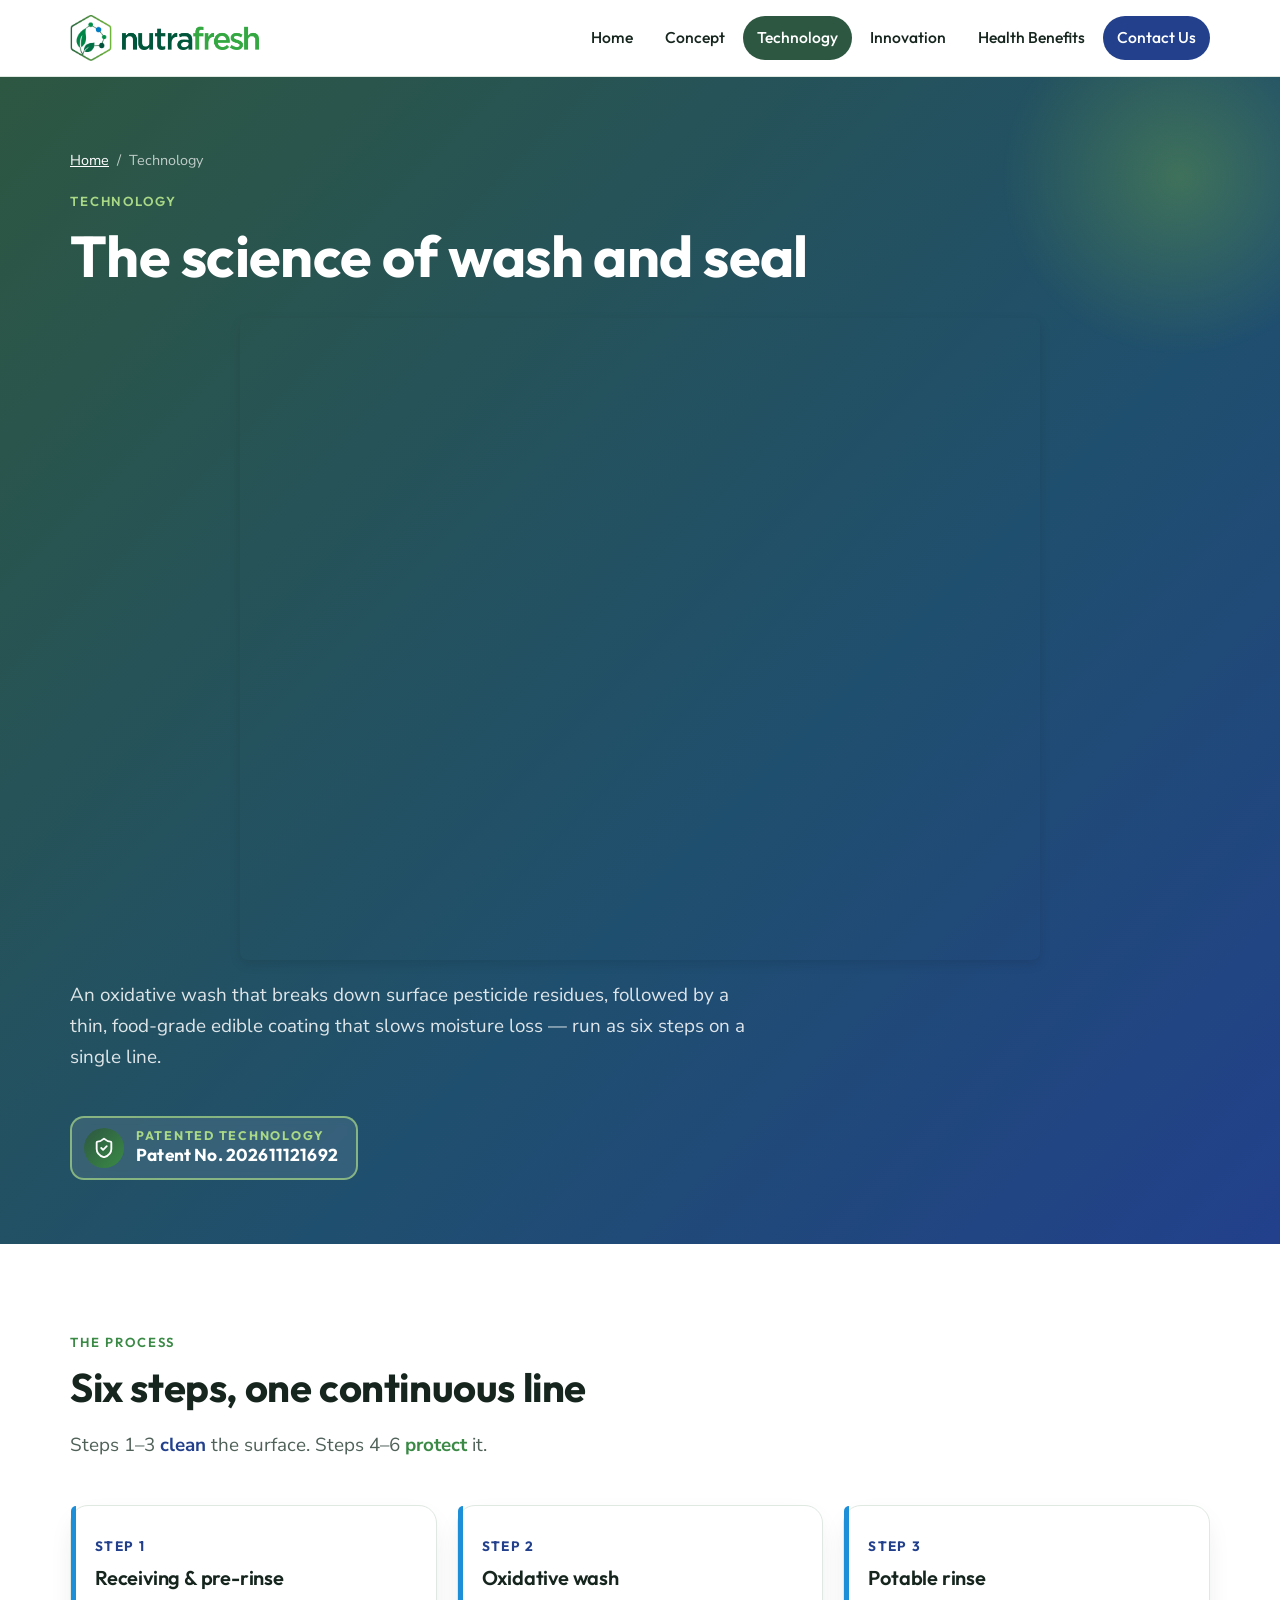
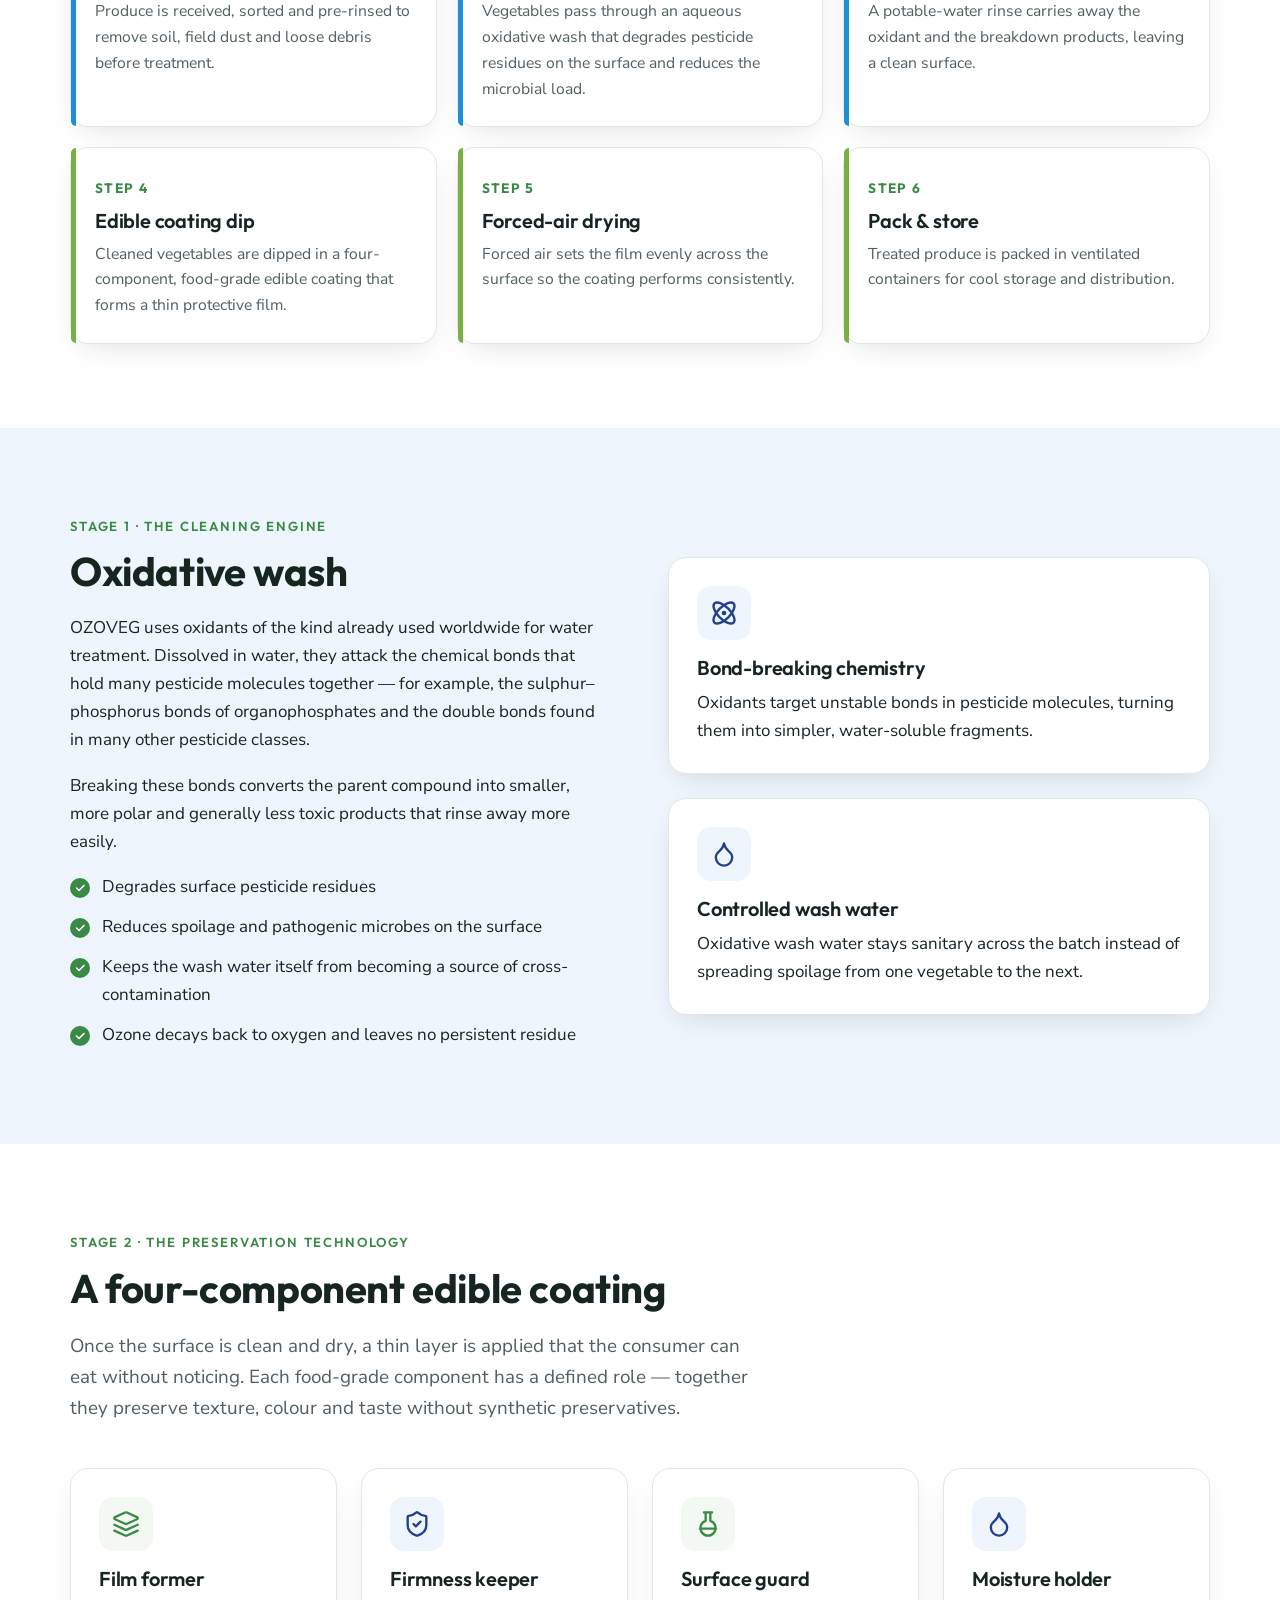
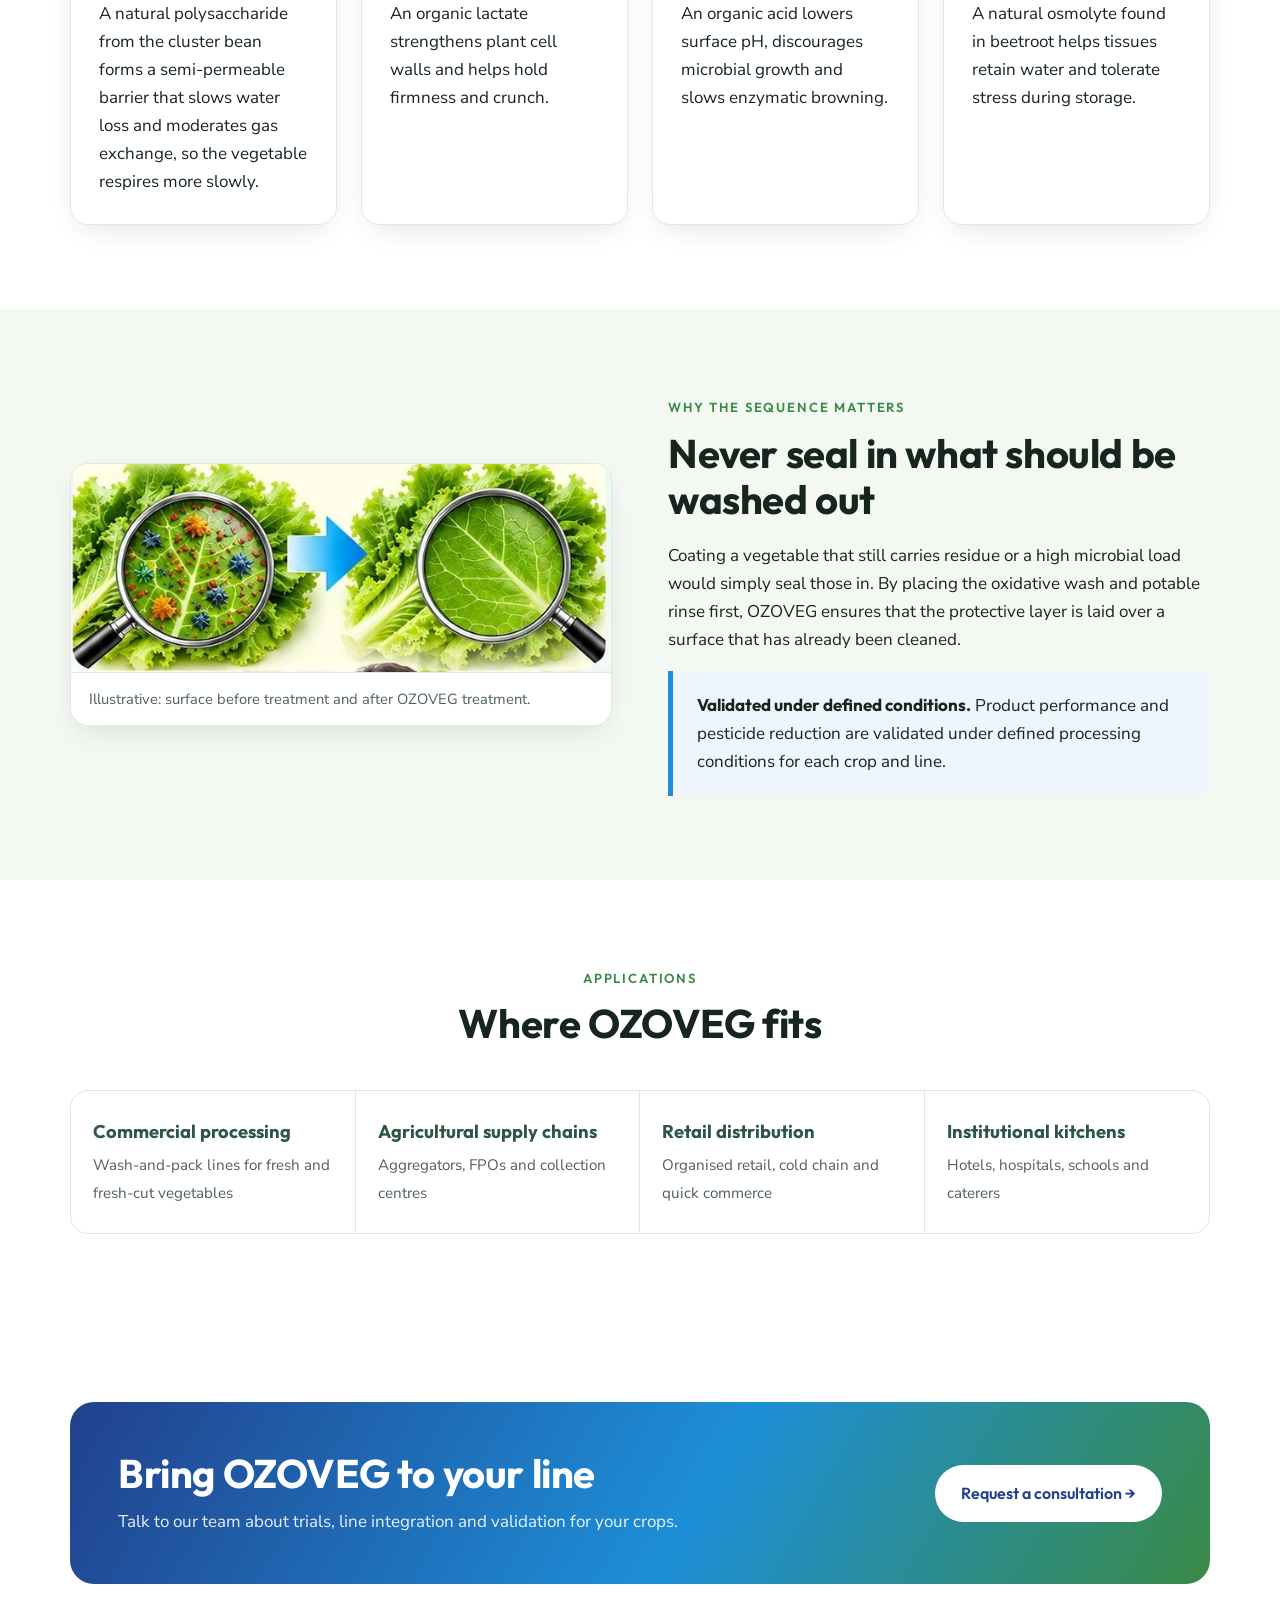
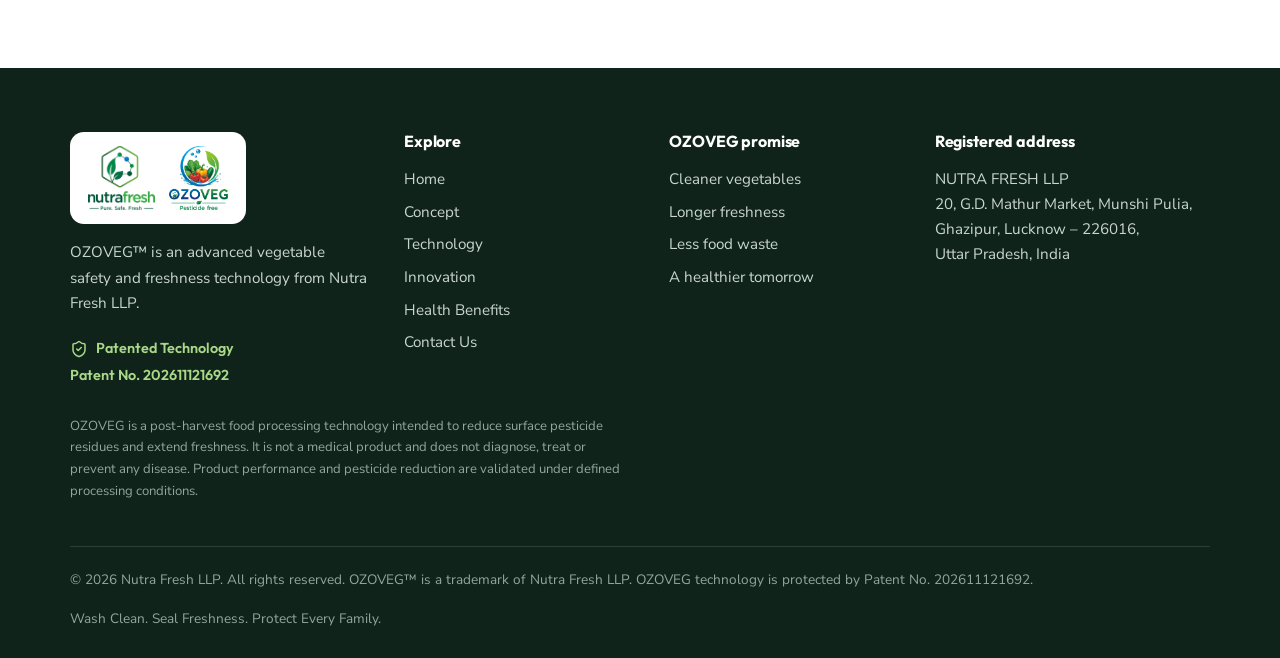
==== technology.html @ c0491d3c "Update technology.html" ====
<!doctype html>
<html lang="en">
<head>
<meta charset="utf-8">
<meta name="viewport" content="width=device-width, initial-scale=1">
<title>Technology — OZOVEG™ by Nutra Fresh LLP</title>
<meta name="description" content="How OZOVEG works: a six-step oxidative wash and four-component edible coating process for vegetables. Patent No. 202611121692.">
<meta property="og:title" content="Technology — OZOVEG™ by Nutra Fresh LLP">
<meta property="og:description" content="How OZOVEG works: a six-step oxidative wash and four-component edible coating process for vegetables. Patent No. 202611121692.">
<meta property="og:type" content="website">
<meta property="og:image" content="assets/img/ozoveg-logo.png">
<meta name="theme-color" content="#2d5741">
<link rel="icon" type="image/png" sizes="32x32" href="assets/img/favicon-32.png">
<link rel="apple-touch-icon" href="assets/img/favicon-180.png">
<link rel="preconnect" href="https://fonts.googleapis.com">
<link rel="preconnect" href="https://fonts.gstatic.com" crossorigin>
<link href="https://fonts.googleapis.com/css2?family=Nunito+Sans:opsz,wght@6..12,400;6..12,600;6..12,700&family=Outfit:wght@500;600;700&display=swap" rel="stylesheet">
<link rel="stylesheet" href="assets/css/style.css">
</head>
<body>
<header class="site-header">
  <div class="wrap nav">
    <a class="brand" href="index.html" aria-label="Nutra Fresh LLP — home">
      <img class="ic" src="assets/img/nutrafresh-icon.png" alt="" width="240" height="265">
      <img class="wm" src="assets/img/nutrafresh-wordmark.png" alt="Nutra Fresh LLP" width="520" height="91">
    </a>
    <button class="burger" aria-label="Open menu" aria-expanded="false"><span></span></button>
    <nav aria-label="Main"><ul class="menu"><li><a href="index.html">Home</a></li><li><a href="concept.html">Concept</a></li><li><a href="technology.html" class="active" aria-current="page">Technology</a></li><li><a href="innovation.html">Innovation</a></li><li><a href="health-benefits.html">Health Benefits</a></li><li><a href="contact.html" class="cta">Contact Us</a></li></ul></nav>
  </div>
</header>
<main>
<section class="page-hero">
  <div class="wrap">
    <div class="crumbs"><a href="index.html">Home</a> &nbsp;/&nbsp; Technology</div>
    <span class="eyebrow">Technology</span>
    <h1>The science of wash and seal</h1>
    <div class="video-container">
  <iframe 
    src="https://www.youtube.com/embed/FBDSGfY9SwU" 
    title="OZOVEG Technology Video" 
    frameborder="0" 
    allow="accelerometer; autoplay; clipboard-write; encrypted-media; gyroscope; picture-in-picture" 
    referrerpolicy="strict-origin-when-cross-origin" 
    allowfullscreen>
  </iframe>
</div>
    <p class="lead">An oxidative wash that breaks down surface pesticide residues, followed by a thin, food-grade edible coating that slows moisture loss &mdash; run as six steps on a single line.</p>
    <a class="patent-badge" href="innovation.html#patent" aria-label="Patented technology, Patent No. 202611121692"><span class="seal"><svg viewBox="0 0 24 24" fill="none" stroke="currentColor" stroke-width="2" stroke-linecap="round" stroke-linejoin="round" aria-hidden="true"><path d="M20 13c0 5-3.5 7.5-7.66 8.95a1 1 0 0 1-.67-.01C7.5 20.5 4 18 4 13V6a1 1 0 0 1 1-1c2 0 4.5-1.2 6.24-2.72a1.17 1.17 0 0 1 1.52 0C14.51 3.81 17 5 19 5a1 1 0 0 1 1 1z"/><path d="m9 12 2 2 4-4"/></svg></span><span><span class="pt-label">Patented Technology</span><span class="pt-no">Patent No. 202611121692</span></span></a>
  </div>
</section>
<section>
  <div class="wrap">
    <div class="section-head">
      <span class="eyebrow">The process</span>
      <h2>Six steps, one continuous line</h2>
      <p class="lead">Steps 1&ndash;3 <b style="color:var(--navy)">clean</b> the surface. Steps 4&ndash;6 <b style="color:var(--green)">protect</b> it.</p>
    </div>
    <div class="steps"><div class="step s-clean reveal"><span class="num">Step 1</span><h3>Receiving &amp; pre-rinse</h3><p>Produce is received, sorted and pre-rinsed to remove soil, field dust and loose debris before treatment.</p></div><div class="step s-clean reveal"><span class="num">Step 2</span><h3>Oxidative wash</h3><p>Vegetables pass through an aqueous oxidative wash that degrades pesticide residues on the surface and reduces the microbial load.</p></div><div class="step s-clean reveal"><span class="num">Step 3</span><h3>Potable rinse</h3><p>A potable-water rinse carries away the oxidant and the breakdown products, leaving a clean surface.</p></div><div class="step s-protect reveal"><span class="num">Step 4</span><h3>Edible coating dip</h3><p>Cleaned vegetables are dipped in a four-component, food-grade edible coating that forms a thin protective film.</p></div><div class="step s-protect reveal"><span class="num">Step 5</span><h3>Forced-air drying</h3><p>Forced air sets the film evenly across the surface so the coating performs consistently.</p></div><div class="step s-protect reveal"><span class="num">Step 6</span><h3>Pack &amp; store</h3><p>Treated produce is packed in ventilated containers for cool storage and distribution.</p></div></div>
  </div>
</section>

<section class="alt-blue">
  <div class="wrap split">
    <div class="reveal">
      <span class="eyebrow">Stage 1 &middot; The cleaning engine</span>
      <h2>Oxidative wash</h2>
      <p>OZOVEG uses oxidants of the kind already used worldwide for water treatment. Dissolved in water, they attack the chemical bonds that hold many pesticide molecules together &mdash; for example, the sulphur&ndash;phosphorus bonds of organophosphates and the double bonds found in many other pesticide classes.</p>
      <p>Breaking these bonds converts the parent compound into smaller, more polar and generally less toxic products that rinse away more easily.</p>
      <ul class="check">
        <li>Degrades surface pesticide residues</li>
        <li>Reduces spoilage and pathogenic microbes on the surface</li>
        <li>Keeps the wash water itself from becoming a source of cross-contamination</li>
        <li>Ozone decays back to oxygen and leaves no persistent residue</li>
      </ul>
    </div>
    <div class="grid reveal">
      <div class="card blue reveal"><div class="ico"><svg viewBox="0 0 24 24" fill="none" stroke="currentColor" stroke-width="2" stroke-linecap="round" stroke-linejoin="round" aria-hidden="true"><circle cx="12" cy="12" r="1"/><path d="M20.2 20.2c2.04-2.03.02-7.36-4.5-11.9-4.54-4.52-9.87-6.54-11.9-4.5-2.04 2.03-.02 7.36 4.5 11.9 4.54 4.52 9.87 6.54 11.9 4.5Z"/><path d="M15.7 15.7c4.52-4.54 6.54-9.87 4.5-11.9-2.03-2.04-7.36-.02-11.9 4.5-4.52 4.54-6.54 9.87-4.5 11.9 2.03 2.04 7.36.02 11.9-4.5Z"/></svg></div><h3>Bond-breaking chemistry</h3><p>Oxidants target unstable bonds in pesticide molecules, turning them into simpler, water-soluble fragments.</p></div>
      <div class="card blue reveal"><div class="ico"><svg viewBox="0 0 24 24" fill="none" stroke="currentColor" stroke-width="2" stroke-linecap="round" stroke-linejoin="round" aria-hidden="true"><path d="M12 22a7 7 0 0 0 7-7c0-2-1-3.9-3-5.5s-3.5-4-4-6.5c-.5 2.5-2 4.9-4 6.5C6 11.1 5 13 5 15a7 7 0 0 0 7 7z"/></svg></div><h3>Controlled wash water</h3><p>Oxidative wash water stays sanitary across the batch instead of spreading spoilage from one vegetable to the next.</p></div>
    </div>
  </div>
</section>

<section>
  <div class="wrap">
    <div class="section-head">
      <span class="eyebrow">Stage 2 &middot; The preservation technology</span>
      <h2>A four-component edible coating</h2>
      <p class="lead">Once the surface is clean and dry, a thin layer is applied that the consumer can eat without noticing. Each food-grade component has a defined role &mdash; together they preserve texture, colour and taste without synthetic preservatives.</p>
    </div>
    <div class="grid g4">
      <div class="card  reveal"><div class="ico"><svg viewBox="0 0 24 24" fill="none" stroke="currentColor" stroke-width="2" stroke-linecap="round" stroke-linejoin="round" aria-hidden="true"><path d="m12.83 2.18a2 2 0 0 0-1.66 0L2.6 6.08a1 1 0 0 0 0 1.83l8.58 3.91a2 2 0 0 0 1.66 0l8.58-3.9a1 1 0 0 0 0-1.83Z"/><path d="m22 17.65-9.17 4.16a2 2 0 0 1-1.66 0L2 17.65"/><path d="m22 12.65-9.17 4.16a2 2 0 0 1-1.66 0L2 12.65"/></svg></div><h3>Film former</h3><p>A natural polysaccharide from the cluster bean forms a semi-permeable barrier that slows water loss and moderates gas exchange, so the vegetable respires more slowly.</p></div>
      <div class="card blue reveal"><div class="ico"><svg viewBox="0 0 24 24" fill="none" stroke="currentColor" stroke-width="2" stroke-linecap="round" stroke-linejoin="round" aria-hidden="true"><path d="M20 13c0 5-3.5 7.5-7.66 8.95a1 1 0 0 1-.67-.01C7.5 20.5 4 18 4 13V6a1 1 0 0 1 1-1c2 0 4.5-1.2 6.24-2.72a1.17 1.17 0 0 1 1.52 0C14.51 3.81 17 5 19 5a1 1 0 0 1 1 1z"/><path d="m9 12 2 2 4-4"/></svg></div><h3>Firmness keeper</h3><p>An organic lactate strengthens plant cell walls and helps hold firmness and crunch.</p></div>
      <div class="card  reveal"><div class="ico"><svg viewBox="0 0 24 24" fill="none" stroke="currentColor" stroke-width="2" stroke-linecap="round" stroke-linejoin="round" aria-hidden="true"><path d="M10 2v7.31M14 9.3V1.99M8.5 2h7M14 9.3a6.5 6.5 0 1 1-4 0"/><path d="M5.52 16h12.96"/></svg></div><h3>Surface guard</h3><p>An organic acid lowers surface pH, discourages microbial growth and slows enzymatic browning.</p></div>
      <div class="card blue reveal"><div class="ico"><svg viewBox="0 0 24 24" fill="none" stroke="currentColor" stroke-width="2" stroke-linecap="round" stroke-linejoin="round" aria-hidden="true"><path d="M12 22a7 7 0 0 0 7-7c0-2-1-3.9-3-5.5s-3.5-4-4-6.5c-.5 2.5-2 4.9-4 6.5C6 11.1 5 13 5 15a7 7 0 0 0 7 7z"/></svg></div><h3>Moisture holder</h3><p>A natural osmolyte found in beetroot helps tissues retain water and tolerate stress during storage.</p></div>
    </div>
  </div>
</section>

<section class="alt">
  <div class="wrap split">
    <figure class="figure reveal"><img src="assets/img/before-after.jpg" alt="Illustration: leaf surface with residues before treatment and clean after OZOVEG treatment" width="635" height="245" loading="lazy"><figcaption>Illustrative: surface before treatment and after OZOVEG treatment.</figcaption></figure>
    <div class="reveal">
      <span class="eyebrow">Why the sequence matters</span>
      <h2>Never seal in what should be washed out</h2>
      <p>Coating a vegetable that still carries residue or a high microbial load would simply seal those in. By placing the oxidative wash and potable rinse first, OZOVEG ensures that the protective layer is laid over a surface that has already been cleaned.</p>
      <div class="note blue"><strong>Validated under defined conditions.</strong> Product performance and pesticide reduction are validated under defined processing conditions for each crop and line.</div>
    </div>
  </div>
</section>

<section>
  <div class="wrap">
    <div class="section-head center"><span class="eyebrow">Applications</span><h2>Where OZOVEG fits</h2></div>
    <div class="pillars reveal">
      <div class="pillar"><b>Commercial processing</b><span>Wash-and-pack lines for fresh and fresh-cut vegetables</span></div>
      <div class="pillar"><b>Agricultural supply chains</b><span>Aggregators, FPOs and collection centres</span></div>
      <div class="pillar"><b>Retail distribution</b><span>Organised retail, cold chain and quick commerce</span></div>
      <div class="pillar"><b>Institutional kitchens</b><span>Hotels, hospitals, schools and caterers</span></div>
    </div>
  </div>
</section>
<section><div class="wrap"><div class="cta-band reveal">
  <div><h2>Bring OZOVEG to your line</h2><p>Talk to our team about trials, line integration and validation for your crops.</p></div>
  <a class="btn" href="contact.html">Request a consultation &rarr;</a>
</div></div></section>
</main>
<footer class="site-footer">
  <div class="wrap">
    <div class="foot-grid">
      <div>
        <div class="foot-logo">
          <img src="assets/img/nutrafresh-logo.png" alt="Nutra Fresh LLP — Pure. Safe. Fresh" width="600" height="575">
          <img src="assets/img/ozoveg-logo.png" alt="OZOVEG technology" width="700" height="753">
        </div>
        <p>OZOVEG&trade; is an advanced vegetable safety and freshness technology from Nutra Fresh LLP.</p>
        <p class="foot-patent"><svg viewBox="0 0 24 24" fill="none" stroke="currentColor" stroke-width="2" stroke-linecap="round" stroke-linejoin="round" aria-hidden="true"><path d="M20 13c0 5-3.5 7.5-7.66 8.95a1 1 0 0 1-.67-.01C7.5 20.5 4 18 4 13V6a1 1 0 0 1 1-1c2 0 4.5-1.2 6.24-2.72a1.17 1.17 0 0 1 1.52 0C14.51 3.81 17 5 19 5a1 1 0 0 1 1 1z"/><path d="m9 12 2 2 4-4"/></svg> <span class="nw">Patented Technology</span><span class="nw">Patent No. 202611121692</span></p>
      </div>
      <div>
        <h4>Explore</h4>
        <ul><li><a href="index.html">Home</a></li><li><a href="concept.html">Concept</a></li><li><a href="technology.html">Technology</a></li><li><a href="innovation.html">Innovation</a></li><li><a href="health-benefits.html">Health Benefits</a></li><li><a href="contact.html">Contact Us</a></li></ul>
      </div>
      <div>
        <h4>OZOVEG promise</h4>
        <ul>
          <li>Cleaner vegetables</li>
          <li>Longer freshness</li>
          <li>Less food waste</li>
          <li>A healthier tomorrow</li>
        </ul>
      </div>
      <div>
        <h4>Registered address</h4>
        <address style="font-style:normal">NUTRA FRESH LLP<br>20, G.D. Mathur Market, Munshi Pulia,<br>Ghazipur, Lucknow – 226016,<br>Uttar Pradesh, India</address>
      </div>
    </div>
    <p class="disclaimer">OZOVEG is a post-harvest food processing technology intended to reduce surface pesticide residues and extend freshness. It is not a medical product and does not diagnose, treat or prevent any disease. Product performance and pesticide reduction are validated under defined processing conditions.</p>
    <div class="foot-bottom">
      <span>&copy; <span id="year">2026</span> Nutra Fresh LLP. All rights reserved. OZOVEG&trade; is a trademark of Nutra Fresh LLP. OZOVEG technology is protected by Patent No. 202611121692.</span>
      <span>Wash Clean. Seal Freshness. Protect Every Family.</span>
    </div>
  </div>
</footer>
<script src="assets/js/main.js"></script>
</body>
</html>
---- assets/css/style.css ----
/* OZOVEG by Nutra Fresh LLP — site styles */
:root{
  --navy:#22408c; --blue:#1d8fd8; --green:#3a8a46; --leaf:#78b043; --forest:#2d5741;
  --ink:#16261f; --muted:#4f6159; --line:#dfe8e1; --paper:#ffffff; --tint:#f3f8f2; --tint-blue:#eef5fc;
  --warn:#b8402f; --radius:18px; --shadow:0 10px 30px -12px rgba(22,38,31,.18);
  --wrap:1180px;
}
*{box-sizing:border-box}
html{scroll-behavior:smooth}
body{margin:0;font-family:"Nunito Sans",system-ui,sans-serif;color:var(--ink);background:var(--paper);line-height:1.65;font-size:17px;-webkit-font-smoothing:antialiased}
img{max-width:100%;height:auto;display:block}
a{color:var(--navy)}
h1,h2,h3,h4{font-family:"Outfit",system-ui,sans-serif;line-height:1.15;margin:0 0 .5em;letter-spacing:-.01em;color:var(--ink)}
h1{font-size:clamp(2.2rem,5vw,3.6rem);font-weight:700}
h2{font-size:clamp(1.7rem,3.4vw,2.5rem);font-weight:700}
h3{font-size:1.25rem;font-weight:600}
p{margin:0 0 1em}
.wrap{max-width:var(--wrap);margin:0 auto;padding:0 20px}
.eyebrow{display:inline-block;font-family:"Outfit",sans-serif;font-weight:600;font-size:.82rem;letter-spacing:.14em;text-transform:uppercase;color:var(--green);margin-bottom:.8em}
.lead{font-size:1.18rem;color:var(--muted);max-width:62ch}
.grad{background:linear-gradient(90deg,var(--navy),var(--blue) 45%,var(--green));-webkit-background-clip:text;background-clip:text;color:transparent}
/* Video */
.video-container {
  position: relative;
  width: 100%;
  max-width: 800px; /* Adjust this max-width as needed for your layout */
  margin: 20px auto; /* Centers the video */
  padding-bottom: 56.25%; /* 16:9 Aspect Ratio */
  height: 0;
  overflow: hidden;
  border-radius: 8px; /* Optional: adds rounded corners */
  box-shadow: 0 4px 12px rgba(0, 0, 0, 0.1); /* Optional: adds a subtle shadow */
}

.video-container iframe {
  position: absolute;
  top: 0;
  left: 0;
  width: 100%;
  height: 100%;
}
/* Header */
.site-header{position:sticky;top:0;z-index:50;background:rgba(255,255,255,.94);backdrop-filter:blur(10px);border-bottom:1px solid var(--line)}
.nav{display:flex;align-items:center;justify-content:space-between;gap:20px;height:76px}
.brand{display:flex;align-items:center;gap:10px;text-decoration:none}
.brand img.ic{height:46px;width:auto}
.brand img.wm{height:24px;width:auto}
.menu{display:flex;gap:4px;list-style:none;margin:0;padding:0}
.menu a{display:block;padding:9px 14px;border-radius:999px;text-decoration:none;color:var(--ink);font-family:"Outfit",sans-serif;font-weight:500;font-size:.98rem;transition:background .2s,color .2s}
.menu a:hover{background:var(--tint)}
.menu a.active{background:var(--forest);color:#fff}
.menu a.cta{background:var(--navy);color:#fff}
.menu a.cta:hover{background:var(--blue)}
.menu a.cta.active{background:var(--blue)}
.burger{display:none;background:none;border:1px solid var(--line);border-radius:10px;width:44px;height:44px;cursor:pointer;align-items:center;justify-content:center}
.burger span,.burger span::before,.burger span::after{display:block;width:20px;height:2px;background:var(--ink);position:relative;content:"";transition:.25s}
.burger span::before{position:absolute;top:-6px}.burger span::after{position:absolute;top:6px}
.nav-open .burger span{background:transparent}
.nav-open .burger span::before{top:0;transform:rotate(45deg)}
.nav-open .burger span::after{top:0;transform:rotate(-45deg)}

/* Buttons */
.btn{display:inline-flex;align-items:center;gap:8px;padding:13px 24px;border-radius:999px;font-family:"Outfit",sans-serif;font-weight:600;text-decoration:none;border:2px solid transparent;cursor:pointer;font-size:1rem;transition:transform .15s,background .2s}
.btn:hover{transform:translateY(-1px)}
.btn-primary{background:var(--green);color:#fff}
.btn-primary:hover{background:var(--forest)}
.btn-ghost{border-color:var(--navy);color:var(--navy);background:transparent}
.btn-ghost:hover{background:var(--navy);color:#fff}
.btn-row{display:flex;flex-wrap:wrap;gap:12px;margin-top:1.4em}

/* Hero */
.hero{position:relative;overflow:hidden;background:radial-gradient(1200px 500px at 85% 10%,#e3f1fb 0,transparent 60%),radial-gradient(900px 500px at 0% 100%,#e9f5e3 0,transparent 60%),#fbfdfb}
.hero-grid{display:grid;grid-template-columns:1.1fr .9fr;gap:40px;align-items:center;padding-top:72px;padding-bottom:80px}
.hero .tm{font-size:.5em;vertical-align:super}
.hero-logo{max-width:420px;margin-left:auto;filter:drop-shadow(0 20px 30px rgba(34,64,140,.15))}
.tagline-band{display:inline-block;background:var(--green);color:#fff;font-family:"Outfit",sans-serif;font-weight:600;padding:8px 18px;border-radius:8px;letter-spacing:.02em;margin-bottom:1.2em;font-size:.95rem}
.page-hero{background:linear-gradient(135deg,var(--forest),#1f4f6e 60%,var(--navy));color:#fff;padding:72px 0 64px;position:relative;overflow:hidden}
.page-hero::after{content:"";position:absolute;right:-80px;top:-80px;width:360px;height:360px;border-radius:50%;background:radial-gradient(circle,rgba(120,176,67,.35),transparent 70%)}
.page-hero h1{color:#fff}
.page-hero .lead{color:rgba(255,255,255,.85)}
.page-hero .eyebrow{color:#a9d886}
.crumbs{font-size:.9rem;color:rgba(255,255,255,.7);margin-bottom:1em}
.crumbs a{color:#fff}

/* Sections */
section{padding:84px 0}
.alt{background:var(--tint)}
.alt-blue{background:var(--tint-blue)}
.section-head{max-width:720px;margin-bottom:44px}
.section-head.center{margin-left:auto;margin-right:auto;text-align:center}
.section-head.center .lead{margin:0 auto}
.grid{display:grid;gap:24px}
.g2{grid-template-columns:repeat(2,1fr)}
.g3{grid-template-columns:repeat(3,1fr)}
.g4{grid-template-columns:repeat(4,1fr)}
.split{display:grid;grid-template-columns:1fr 1fr;gap:56px;align-items:center}
.card{background:#fff;border:1px solid var(--line);border-radius:var(--radius);padding:28px;box-shadow:var(--shadow)}
.card p:last-child{margin-bottom:0}
.card .ico{width:54px;height:54px;border-radius:14px;display:grid;place-items:center;margin-bottom:16px;background:var(--tint);color:var(--green)}
.card .ico svg{width:28px;height:28px}
.card.problem .ico{background:#fdecea;color:var(--warn)}
.card.blue .ico{background:var(--tint-blue);color:var(--navy)}
.figure{border-radius:var(--radius);overflow:hidden;box-shadow:var(--shadow);border:1px solid var(--line);background:#fff}
.figure figcaption{padding:14px 18px;font-size:.92rem;color:var(--muted);border-top:1px solid var(--line)}
figure{margin:0}

/* Stages */
.stages{display:grid;grid-template-columns:1fr 1fr;gap:24px}
.stage{border-radius:var(--radius);padding:30px;border:1px solid var(--line)}
.stage.clean{background:linear-gradient(180deg,#eaf3fc,#fff)}
.stage.protect{background:linear-gradient(180deg,#eaf5e6,#fff)}
.stage .tag{display:inline-block;font-family:"Outfit",sans-serif;font-weight:700;color:#fff;padding:6px 14px;border-radius:8px;margin-bottom:14px}
.stage.clean .tag{background:var(--navy)}
.stage.protect .tag{background:var(--forest)}
.stage ol{margin:0;padding-left:1.2em}
.stage li{margin-bottom:.4em}

/* Steps timeline */
.steps{display:grid;grid-template-columns:repeat(3,1fr);gap:20px;counter-reset:s}
.step{position:relative;background:#fff;border:1px solid var(--line);border-radius:var(--radius);padding:26px 24px 24px;box-shadow:var(--shadow)}
.step .num{font-family:"Outfit",sans-serif;font-weight:700;font-size:.85rem;letter-spacing:.1em;text-transform:uppercase}
.step.s-clean .num{color:var(--navy)}
.step.s-protect .num{color:var(--green)}
.step h3{margin-top:6px}
.step p{margin:0;color:var(--muted);font-size:.98rem}
.step::before{content:"";position:absolute;left:0;top:0;bottom:0;width:5px;border-radius:var(--radius) 0 0 var(--radius)}
.step.s-clean::before{background:var(--blue)}
.step.s-protect::before{background:var(--leaf)}

/* Lists */
.check{list-style:none;padding:0;margin:0}
.check li{position:relative;padding-left:32px;margin-bottom:.7em}
.check li::before{content:"";position:absolute;left:0;top:.3em;width:20px;height:20px;border-radius:50%;background:var(--green) url("data:image/svg+xml,%3Csvg xmlns='http://www.w3.org/2000/svg' viewBox='0 0 24 24' fill='none' stroke='white' stroke-width='3.2' stroke-linecap='round' stroke-linejoin='round'%3E%3Cpath d='M5 12l5 5L20 7'/%3E%3C/svg%3E") center/12px no-repeat}

/* Hazard list */
.hazards{display:grid;grid-template-columns:repeat(2,1fr);gap:14px}
.hazard{display:flex;gap:14px;align-items:flex-start;background:#fff;border:1px solid var(--line);border-radius:14px;padding:16px 18px}
.hazard .n{flex:0 0 36px;height:36px;border-radius:50%;display:grid;place-items:center;font-family:"Outfit",sans-serif;font-weight:700;color:#fff;background:var(--forest);font-size:.95rem}
.hazard h4{margin:0 0 .2em;font-size:1.05rem}
.hazard p{margin:0;font-size:.95rem;color:var(--muted)}

.note{border-left:5px solid #e0a43a;background:#fff8ec;padding:20px 24px;border-radius:0 14px 14px 0}
.note.blue{border-color:var(--blue);background:var(--tint-blue)}
.note strong{font-family:"Outfit",sans-serif}

.quote{font-family:"Outfit",sans-serif;font-size:clamp(1.4rem,3vw,2rem);font-weight:600;line-height:1.3;text-align:center;max-width:820px;margin:0 auto}

/* Stats-like pillars */
.pillars{display:grid;grid-template-columns:repeat(4,1fr);gap:0;border:1px solid var(--line);border-radius:var(--radius);overflow:hidden;background:#fff}
.pillar{padding:26px 22px;border-right:1px solid var(--line)}
.pillar:last-child{border-right:0}
.pillar b{display:block;font-family:"Outfit",sans-serif;font-size:1.15rem;margin-bottom:4px;color:var(--forest)}
.pillar span{color:var(--muted);font-size:.95rem}

/* CTA band */
.cta-band{background:linear-gradient(120deg,var(--navy),var(--blue) 55%,var(--green));color:#fff;border-radius:24px;padding:48px;display:flex;align-items:center;justify-content:space-between;gap:24px;flex-wrap:wrap}
.cta-band h2{color:#fff;margin:0 0 .3em}
.cta-band p{margin:0;opacity:.9}
.cta-band .btn{background:#fff;color:var(--navy)}

/* Contact */
.contact-grid{display:grid;grid-template-columns:.9fr 1.1fr;gap:32px;align-items:start}
.info-item{display:flex;gap:16px;margin-bottom:22px}
.info-item .ico{flex:0 0 48px;height:48px;border-radius:12px;background:var(--tint);color:var(--green);display:grid;place-items:center}
.info-item .ico svg{width:24px;height:24px}
.info-item h4{margin:0 0 .2em;font-size:1rem}
.info-item address,.info-item p{font-style:normal;margin:0;color:var(--muted)}
form .row{display:grid;grid-template-columns:1fr 1fr;gap:16px}
label{display:block;font-weight:700;font-size:.92rem;margin:0 0 6px}
input,select,textarea{width:100%;font:inherit;padding:12px 14px;border:1.5px solid var(--line);border-radius:12px;background:#fff;color:var(--ink);margin-bottom:16px}
input:focus,select:focus,textarea:focus{outline:none;border-color:var(--blue);box-shadow:0 0 0 4px rgba(29,143,216,.12)}
textarea{min-height:140px;resize:vertical}
.form-msg{display:none;margin-top:12px;padding:12px 16px;border-radius:12px;background:var(--tint);color:var(--forest);font-weight:600}
.map{border-radius:var(--radius);overflow:hidden;border:1px solid var(--line);box-shadow:var(--shadow);height:380px}
.map iframe{width:100%;height:100%;border:0}

/* Footer */
.site-footer{background:#10231b;color:#c9d6cf;padding:64px 0 28px;font-size:.95rem}
.foot-grid{display:grid;grid-template-columns:1.3fr 1fr 1fr 1.2fr;gap:36px}
.site-footer h4{color:#fff;font-size:1rem;margin-bottom:1em}
.site-footer a{color:#c9d6cf;text-decoration:none}
.site-footer a:hover{color:#fff}
.site-footer ul{list-style:none;margin:0;padding:0}
.site-footer li{margin-bottom:.5em}
.foot-logo{background:#fff;border-radius:14px;padding:14px 18px;display:inline-flex;align-items:center;gap:14px;margin-bottom:16px}
.foot-logo img{height:64px;width:auto}
.foot-bottom{border-top:1px solid rgba(255,255,255,.12);margin-top:44px;padding-top:22px;display:flex;justify-content:space-between;gap:16px;flex-wrap:wrap;font-size:.85rem;color:#93a69c}
.disclaimer{font-size:.82rem;color:#93a69c;margin-top:1em;max-width:70ch}

/* Reveal */
.reveal{opacity:0;transform:translateY(18px);transition:opacity .6s ease,transform .6s ease}
.reveal.in{opacity:1;transform:none}
@media (prefers-reduced-motion:reduce){.reveal{opacity:1;transform:none;transition:none}html{scroll-behavior:auto}}

/* Responsive */
@media (max-width:1020px){
  .g4,.pillars{grid-template-columns:repeat(2,1fr)}
  .pillar:nth-child(2){border-right:0}.pillar:nth-child(-n+2){border-bottom:1px solid var(--line)}
  .foot-grid{grid-template-columns:1fr 1fr}
  .steps{grid-template-columns:repeat(2,1fr)}
}
@media (max-width:900px){
  .burger{display:inline-flex}
  .menu{position:absolute;left:0;right:0;top:76px;flex-direction:column;background:#fff;border-bottom:1px solid var(--line);padding:12px 16px 18px;display:none;box-shadow:0 20px 30px -20px rgba(0,0,0,.2)}
  .nav-open .menu{display:flex}
  .menu a{padding:12px 16px;border-radius:12px}
  .hero-grid,.split,.contact-grid{grid-template-columns:1fr}
  .hero-grid{padding-top:48px;padding-bottom:56px}
  .hero-logo{margin:0 auto;max-width:300px}
  .g3,.stages,.hazards{grid-template-columns:1fr}
  .g2{grid-template-columns:1fr}
}
@media (max-width:600px){
  body{font-size:16px}
  .wrap{padding:0 16px}
  section{padding:60px 0}
  .g4,.pillars,.steps,.foot-grid,form .row{grid-template-columns:1fr}
  .pillar{border-right:0;border-bottom:1px solid var(--line)}
  .pillar:last-child{border-bottom:0}
  .cta-band{padding:32px 24px}
  .brand img.ic{height:40px}.brand img.wm{height:20px}
}

/* Patent highlight */
.patent-badge{display:inline-flex;align-items:center;gap:12px;background:#fff;border:2px solid var(--forest);border-radius:14px;padding:10px 18px 10px 12px;box-shadow:var(--shadow);text-decoration:none;color:var(--ink);margin-top:1.4em}
.patent-badge .seal{flex:none;width:40px;height:40px;border-radius:50%;display:grid;place-items:center;background:linear-gradient(135deg,var(--forest),var(--green));color:#fff}
.patent-badge .seal svg{width:22px;height:22px}
.patent-badge .pt-label{display:block;font-family:"Outfit",sans-serif;font-weight:700;font-size:.78rem;letter-spacing:.14em;text-transform:uppercase;color:var(--green);line-height:1.2}
.patent-badge .pt-no{display:block;font-family:"Outfit",sans-serif;font-weight:700;font-size:1.08rem;color:var(--navy);line-height:1.3;letter-spacing:.01em}
.page-hero .patent-badge{background:rgba(255,255,255,.1);border-color:rgba(169,216,134,.7);color:#fff;box-shadow:none;backdrop-filter:blur(4px)}
.page-hero .patent-badge .pt-label{color:#a9d886}
.page-hero .patent-badge .pt-no{color:#fff}
.patent-band{padding:0;background:linear-gradient(90deg,var(--forest),#1f4f6e 55%,var(--navy));color:#fff}
.patent-band .wrap{display:flex;align-items:center;justify-content:center;gap:14px 28px;flex-wrap:wrap;padding-top:22px;padding-bottom:22px;text-align:center}
.patent-band .pb-title{font-family:"Outfit",sans-serif;font-weight:700;font-size:1.15rem;display:inline-flex;align-items:center;gap:10px}
.patent-band .pb-title svg{width:26px;height:26px;color:#a9d886}
.patent-band .pb-no{font-family:"Outfit",sans-serif;font-weight:600;background:rgba(255,255,255,.14);border:1px solid rgba(255,255,255,.3);border-radius:999px;padding:6px 16px;letter-spacing:.02em}
.patent-band .pb-text{color:rgba(255,255,255,.85);font-size:.95rem}
.card.patent{border:2px solid var(--forest);background:linear-gradient(180deg,#fff,var(--tint))}
.card.patent .pt-no{display:inline-block;margin-top:.4em;font-family:"Outfit",sans-serif;font-weight:700;color:var(--navy);background:var(--tint-blue);border-radius:8px;padding:4px 10px}
.foot-patent{display:inline-flex;align-items:center;gap:8px;margin-top:.4em;font-family:"Outfit",sans-serif;font-weight:600;font-size:.9rem;color:#a9d886}
.foot-patent svg{width:18px;height:18px}
@media (max-width:640px){.patent-badge .pt-no{font-size:1rem}.patent-band .pb-title{font-size:1.05rem}}
#patent{scroll-margin-top:100px}
.foot-patent{align-items:flex-start;flex-wrap:wrap;gap:4px 8px}.foot-patent svg{margin-top:3px}.foot-patent .nw{white-space:nowrap}
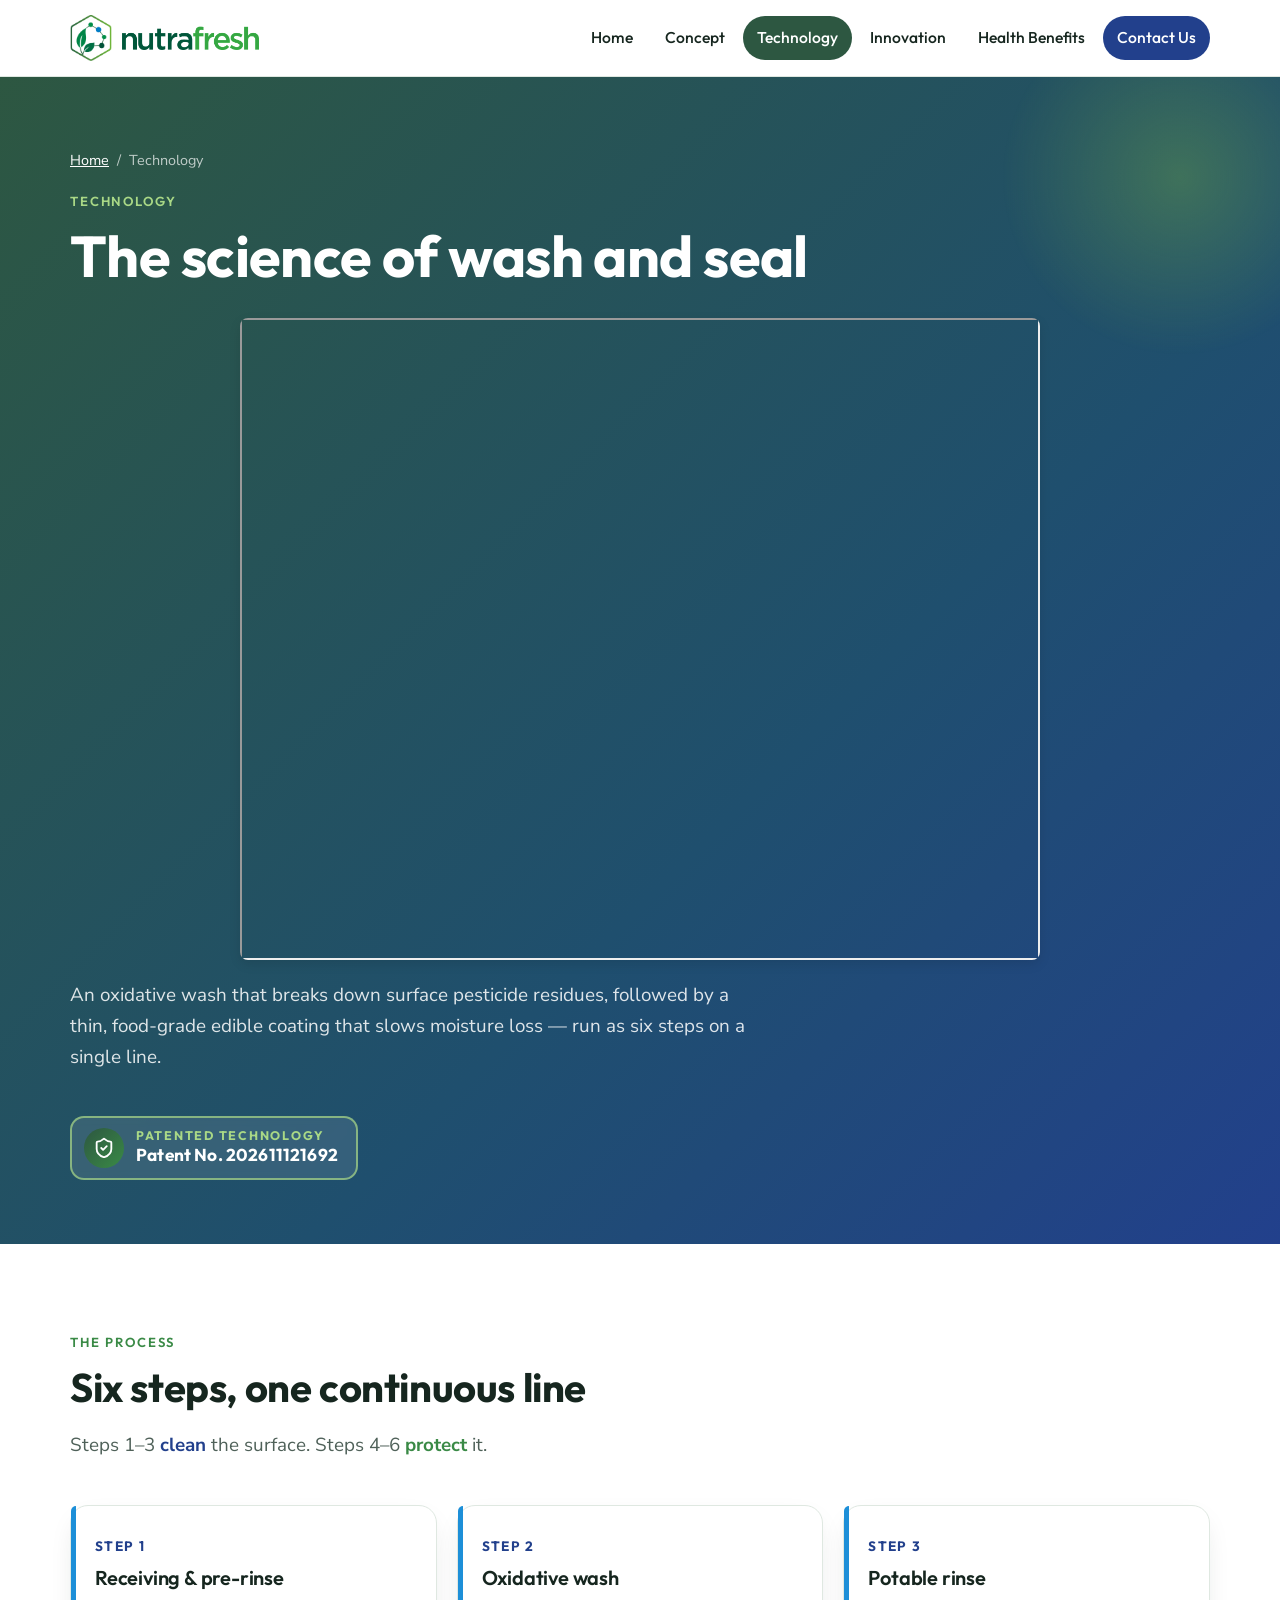
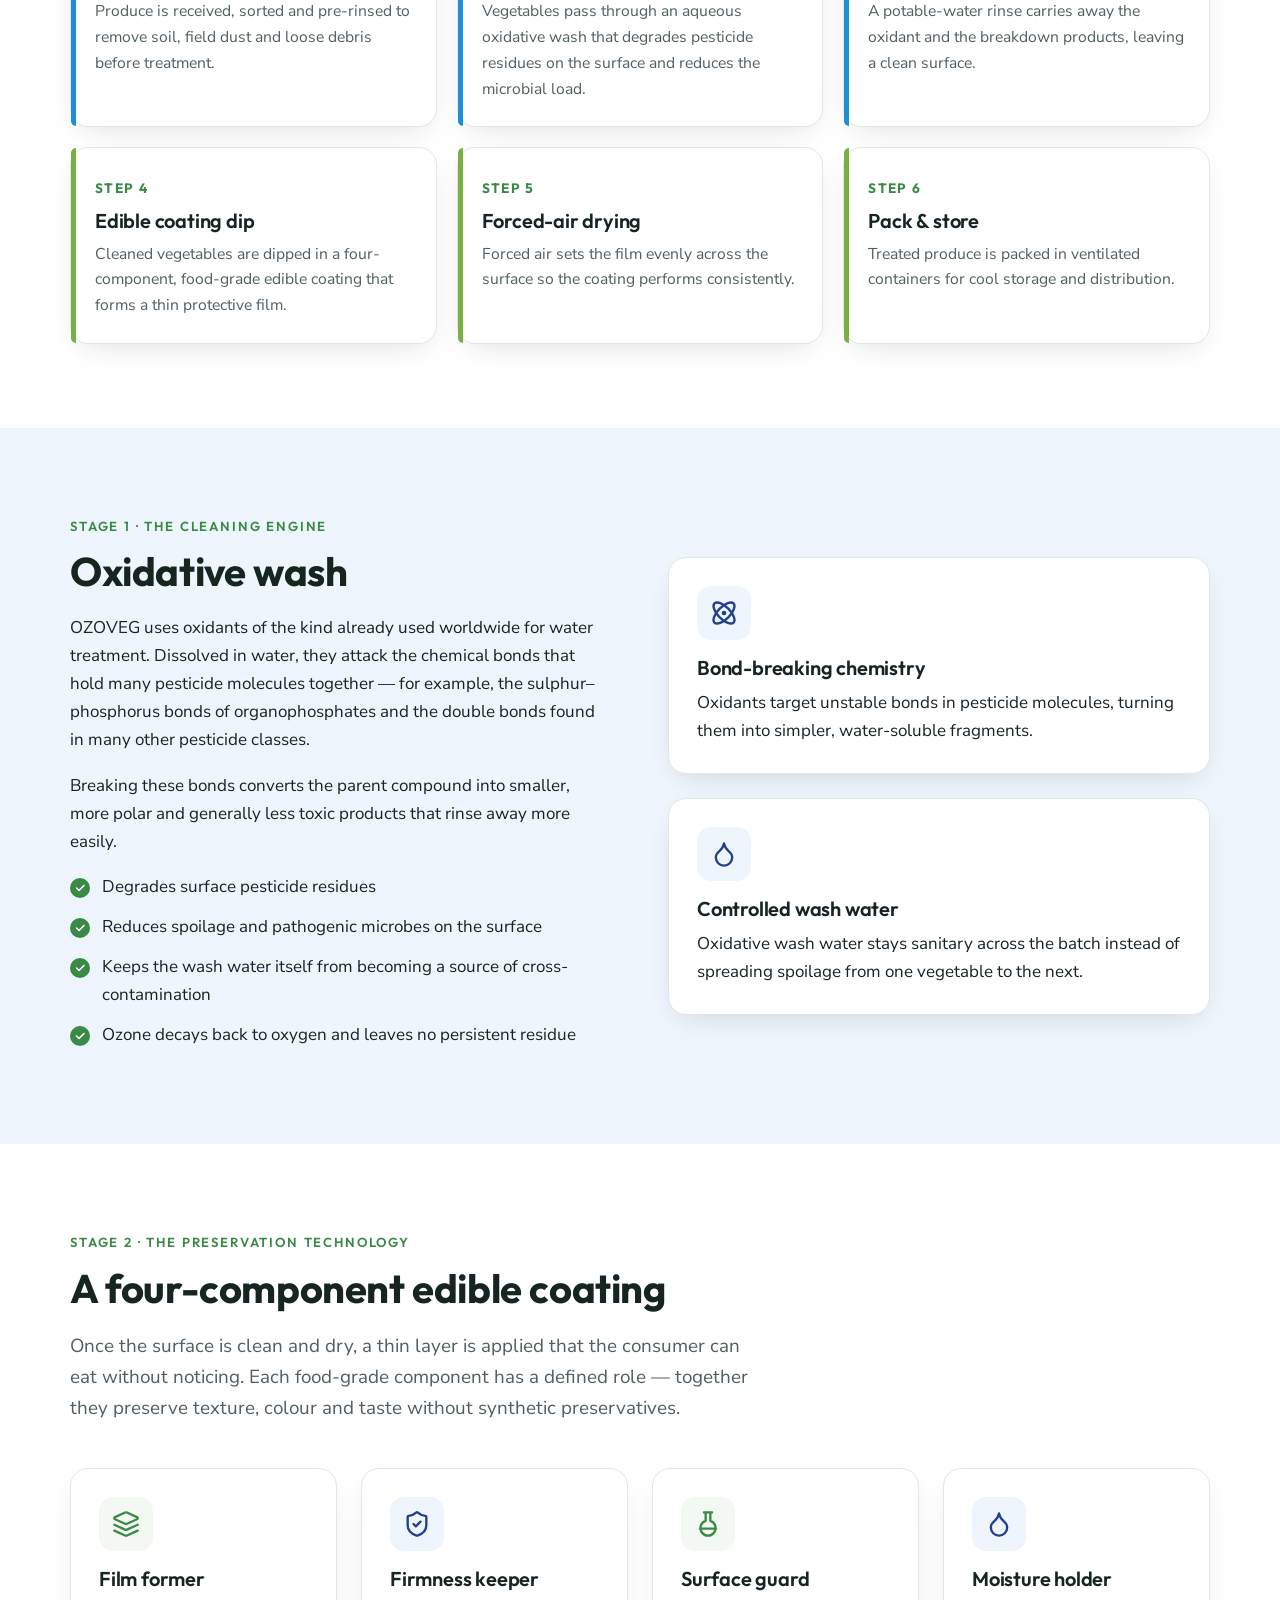
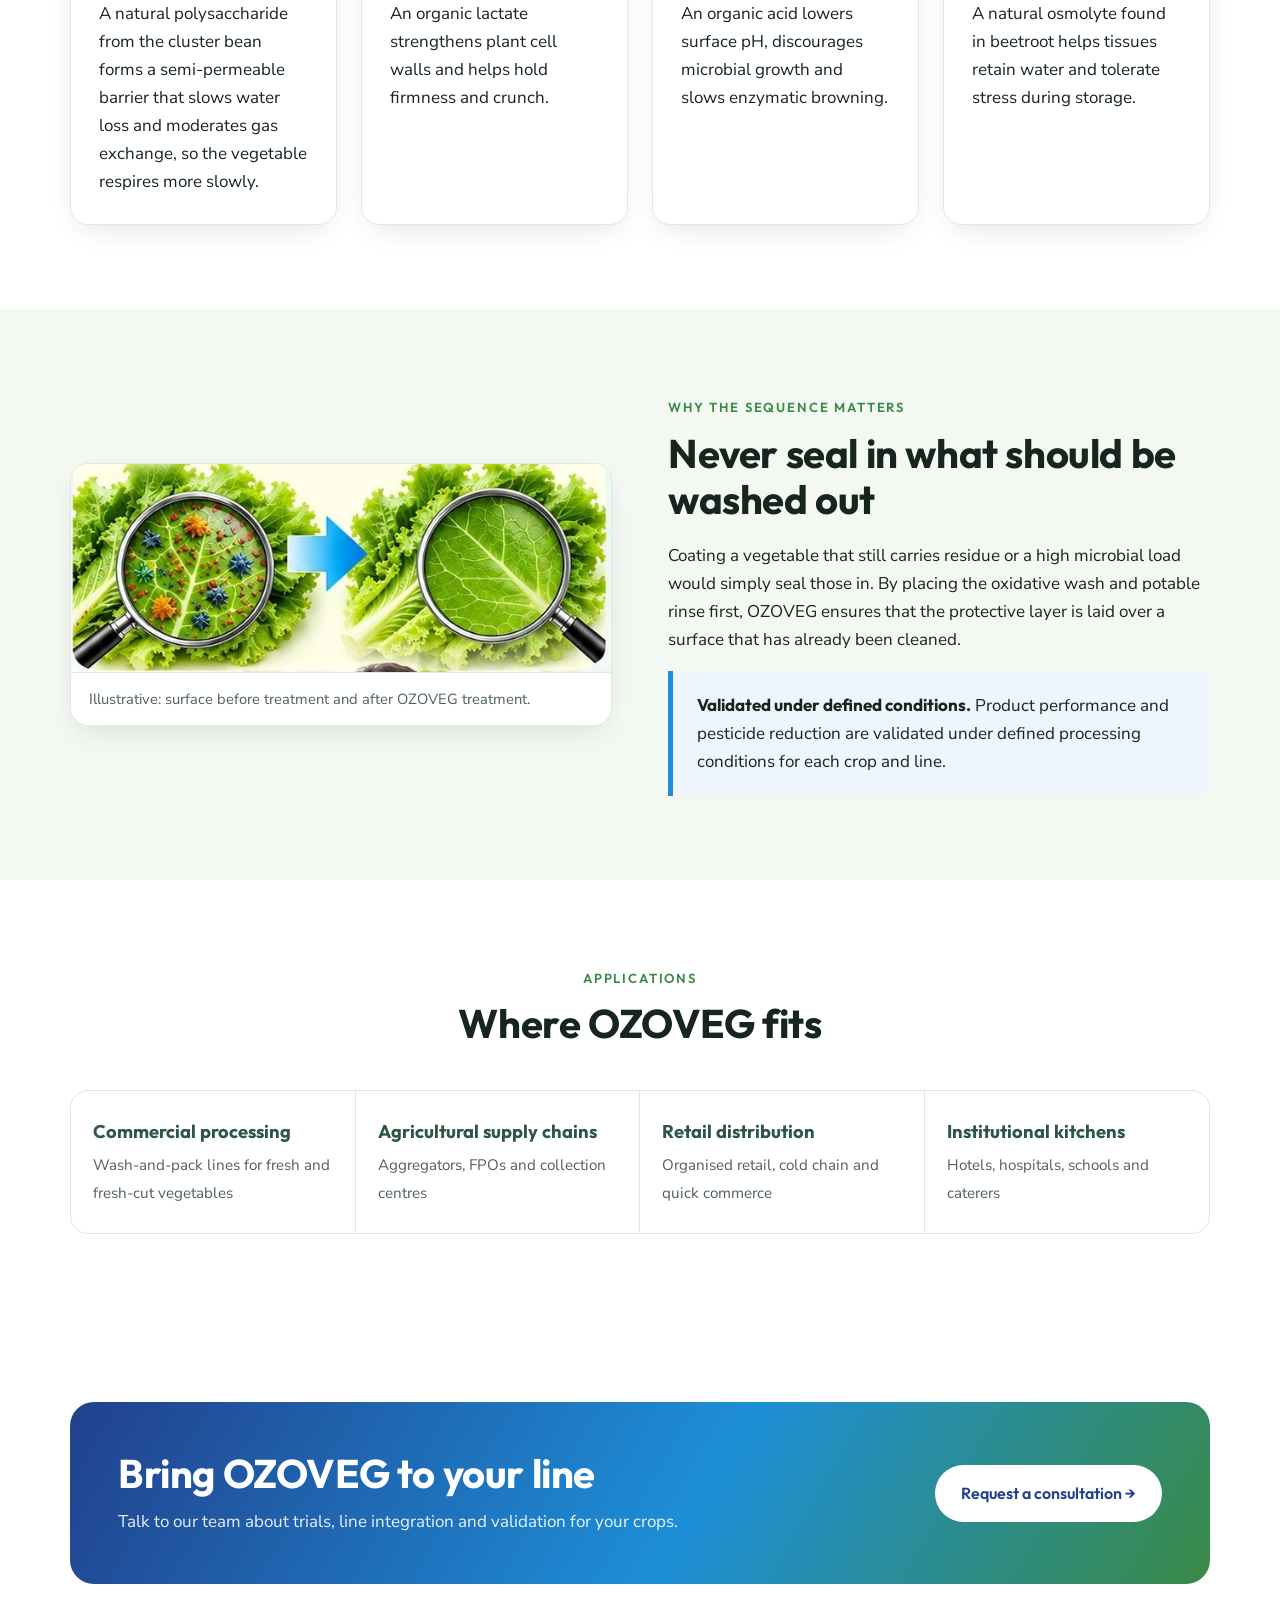
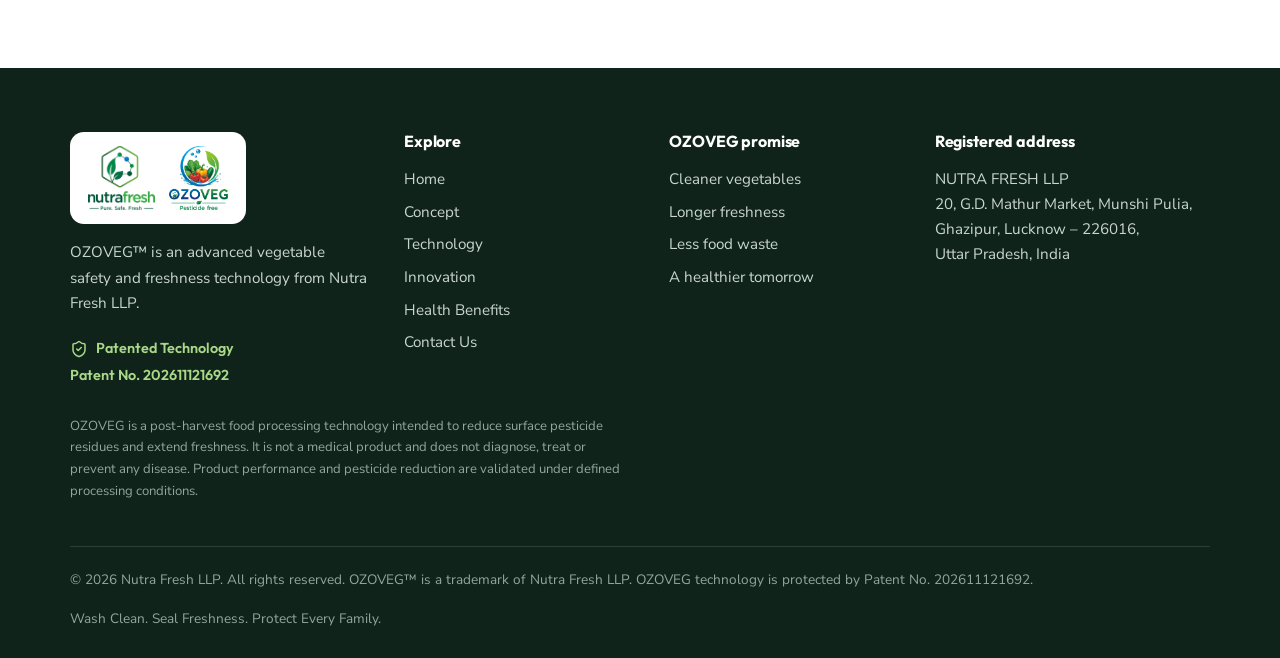
==== commit 6aa18c43: "Update technology.html" ====
--- a/technology.html
+++ b/technology.html
@@ -34,12 +34,11 @@
     <div class="crumbs"><a href="index.html">Home</a> &nbsp;/&nbsp; Technology</div>
     <span class="eyebrow">Technology</span>
     <h1>The science of wash and seal</h1>
-    <div class="video-container">
+  <div class="video-container">
   <iframe 
     src="https://www.youtube.com/embed/FBDSGfY9SwU" 
     title="OZOVEG Technology Video" 
-    frameborder="0" 
-    allow="accelerometer; autoplay; clipboard-write; encrypted-media; gyroscope; picture-in-picture" 
+    allow="accelerometer; autoplay; clipboard-write; encrypted-media; gyroscope; picture-in-picture; web-share" 
     referrerpolicy="strict-origin-when-cross-origin" 
     allowfullscreen>
   </iframe>
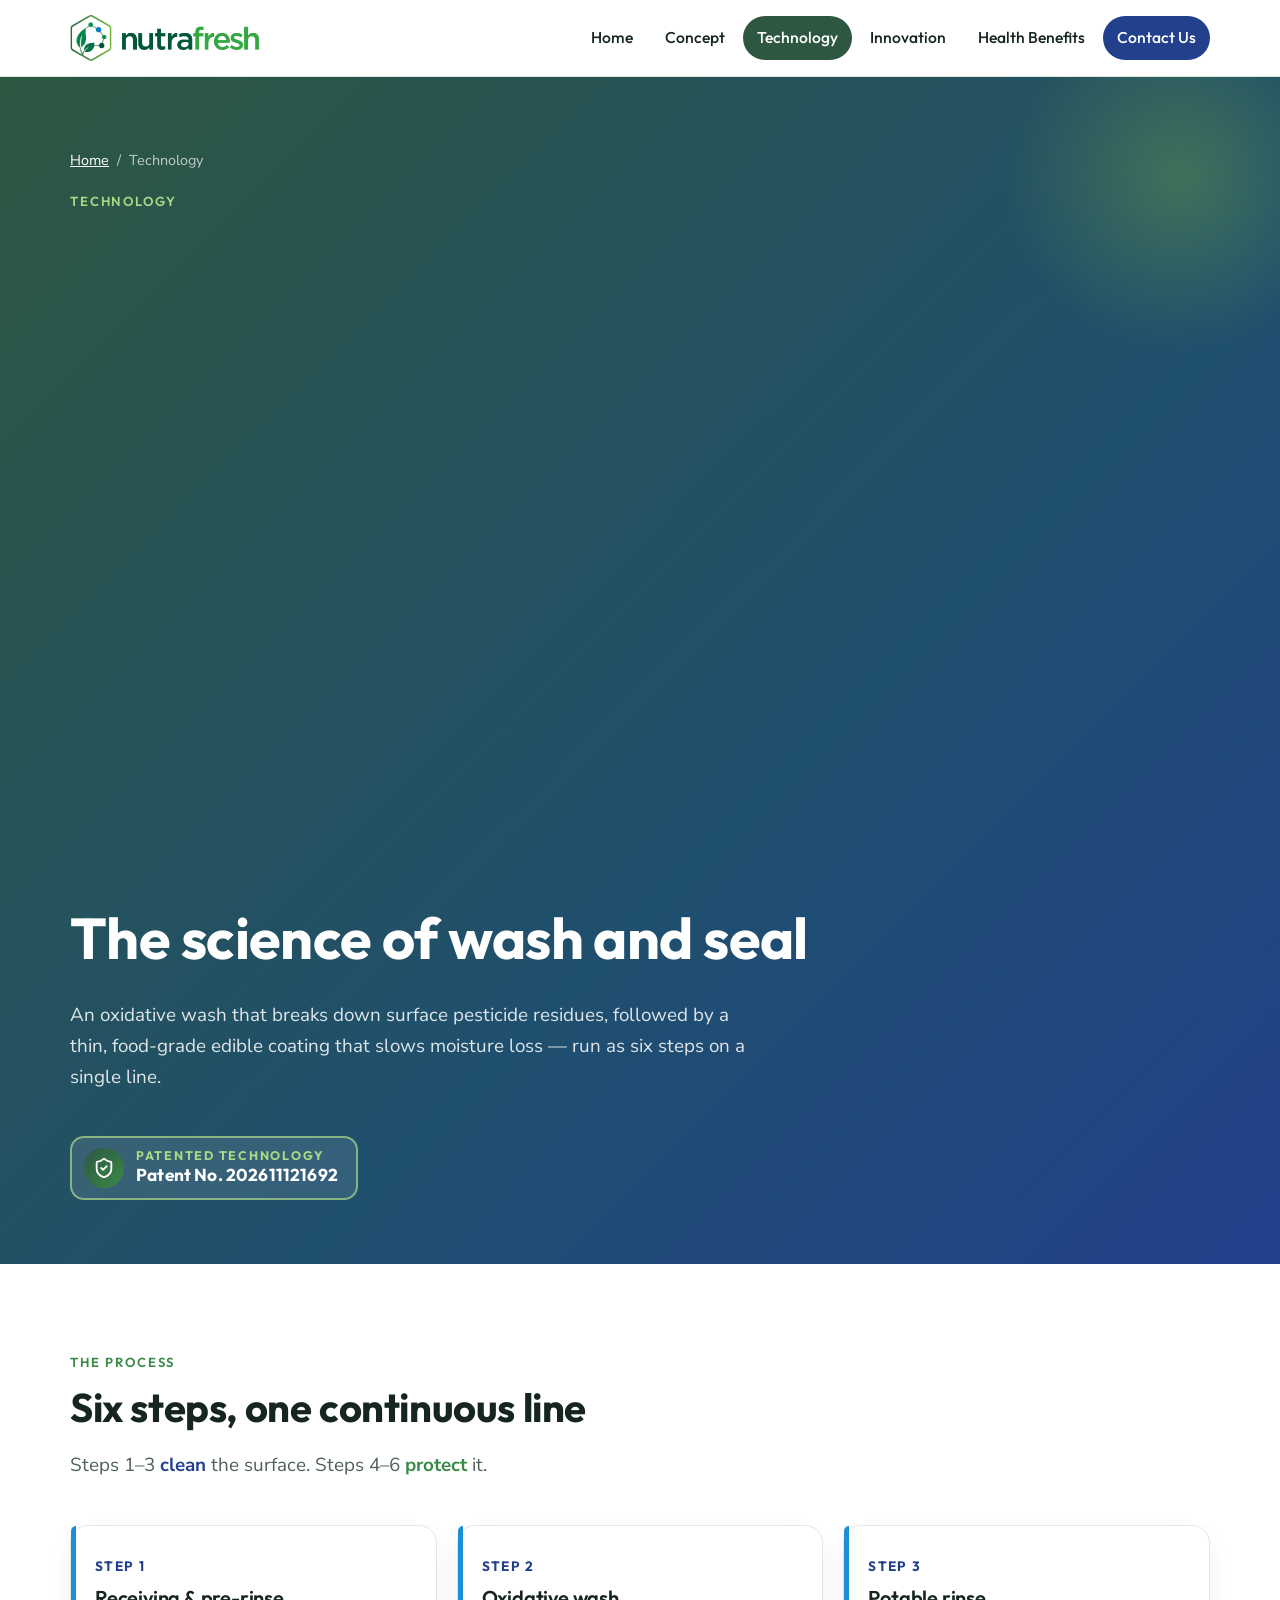
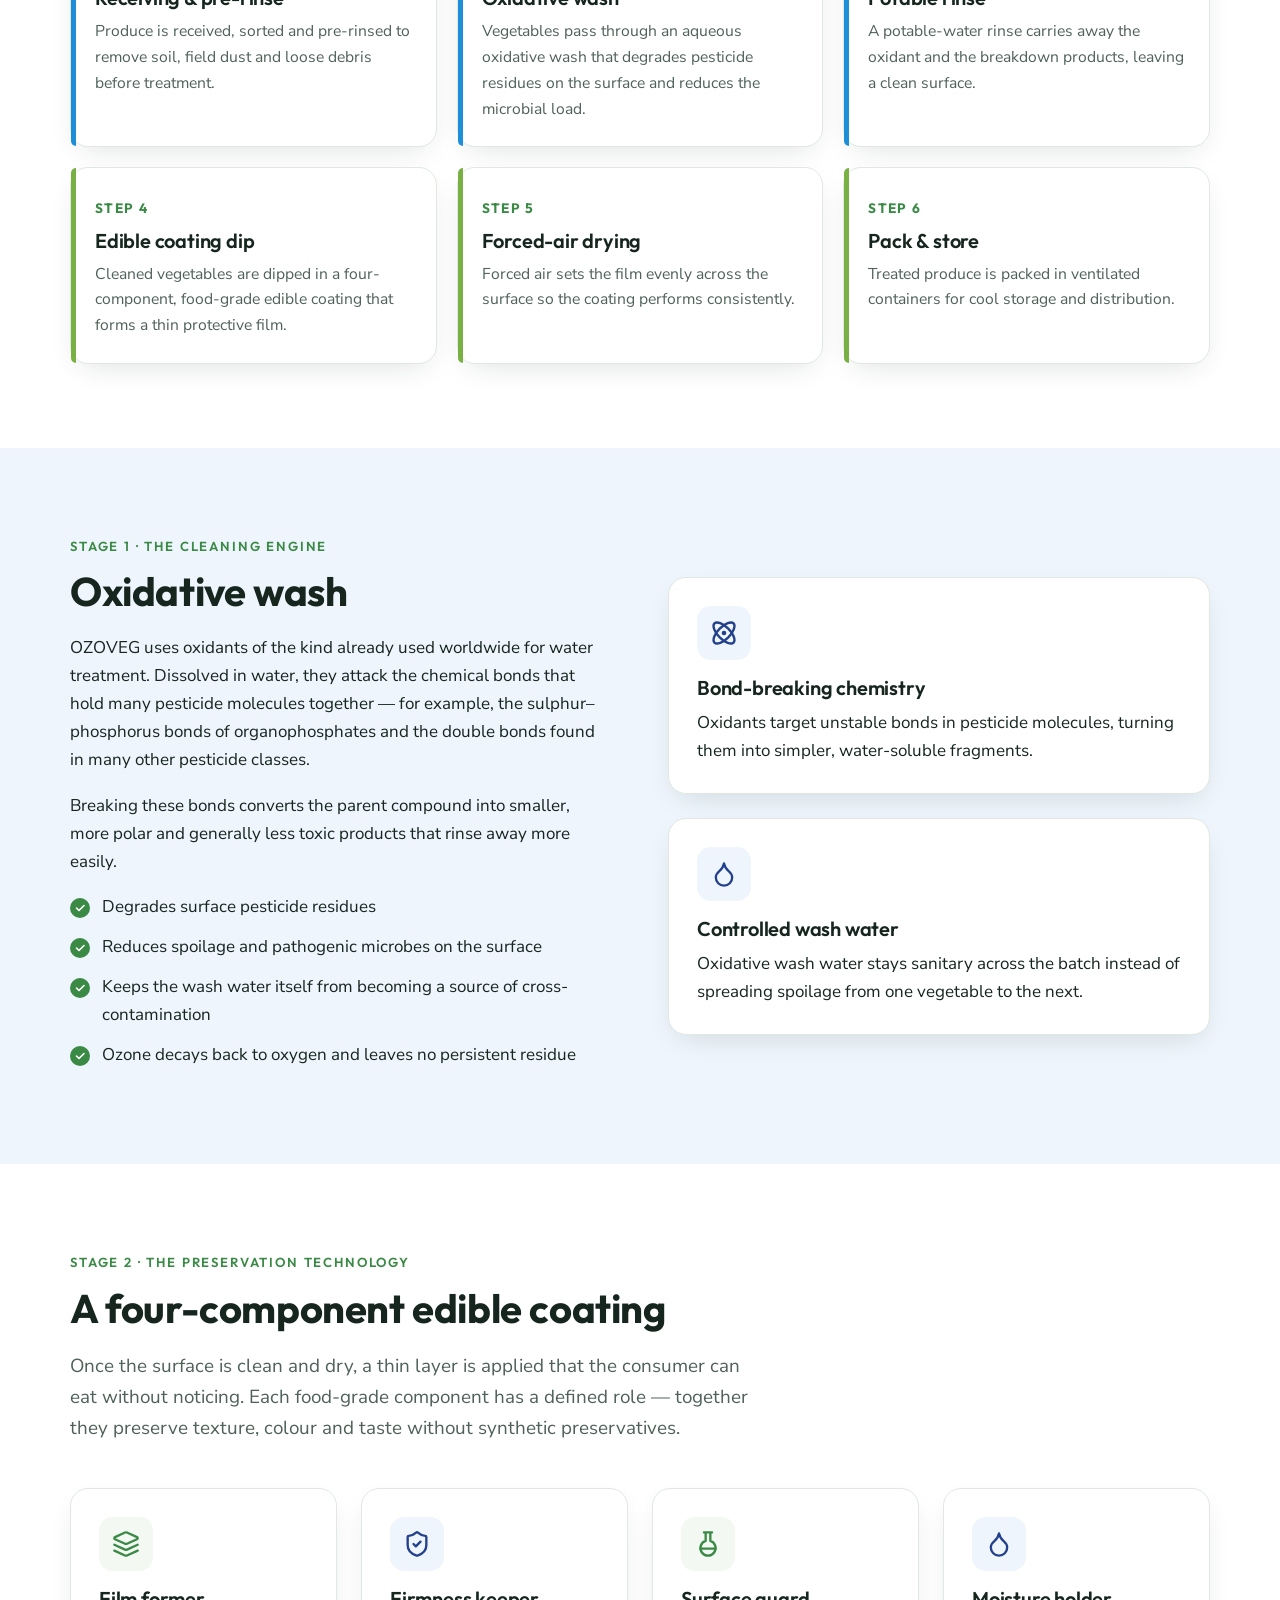
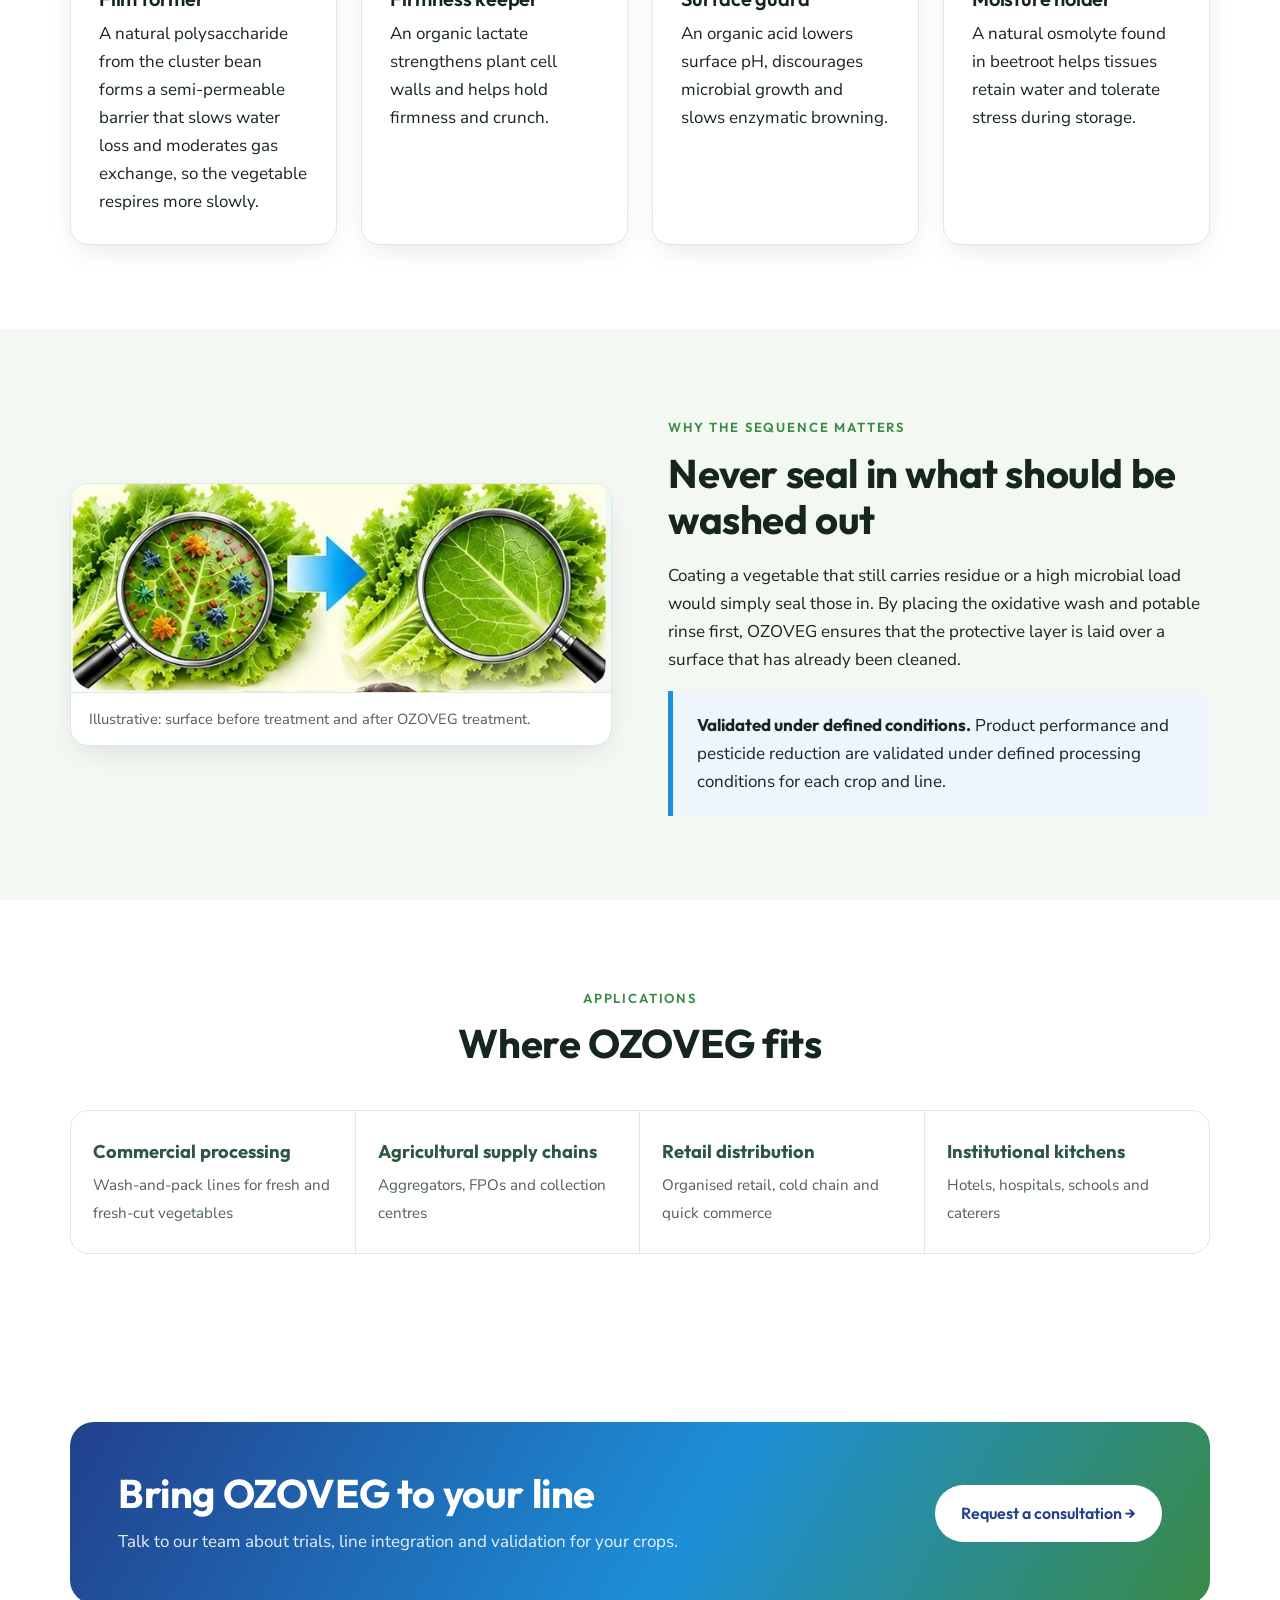
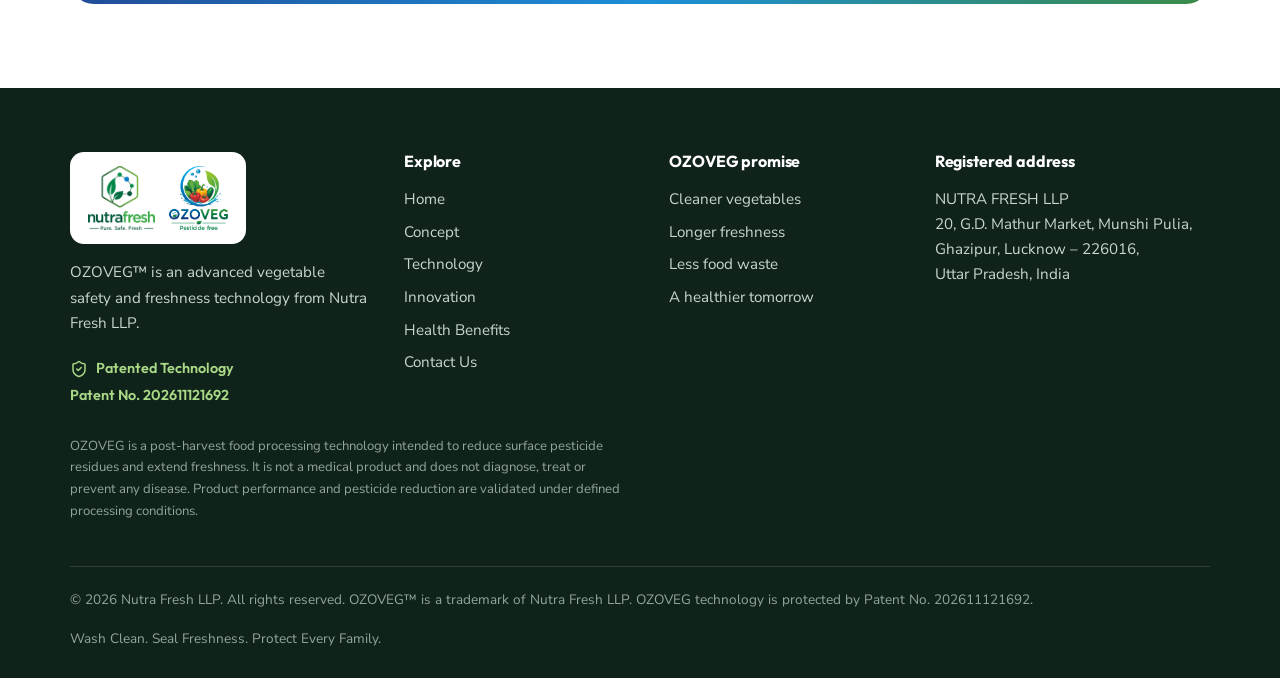
==== commit 54e851df: "Reorder elements in technology.html section" ====
--- a/technology.html
+++ b/technology.html
@@ -33,8 +33,7 @@
   <div class="wrap">
     <div class="crumbs"><a href="index.html">Home</a> &nbsp;/&nbsp; Technology</div>
     <span class="eyebrow">Technology</span>
-    <h1>The science of wash and seal</h1>
-  <div class="video-container">
+    <div class="video-container">
   <iframe 
     src="https://www.youtube.com/embed/FBDSGfY9SwU" 
     title="OZOVEG Technology Video" 
@@ -43,6 +42,8 @@
     allowfullscreen>
   </iframe>
 </div>
+    <h1>The science of wash and seal</h1>
+  
     <p class="lead">An oxidative wash that breaks down surface pesticide residues, followed by a thin, food-grade edible coating that slows moisture loss &mdash; run as six steps on a single line.</p>
     <a class="patent-badge" href="innovation.html#patent" aria-label="Patented technology, Patent No. 202611121692"><span class="seal"><svg viewBox="0 0 24 24" fill="none" stroke="currentColor" stroke-width="2" stroke-linecap="round" stroke-linejoin="round" aria-hidden="true"><path d="M20 13c0 5-3.5 7.5-7.66 8.95a1 1 0 0 1-.67-.01C7.5 20.5 4 18 4 13V6a1 1 0 0 1 1-1c2 0 4.5-1.2 6.24-2.72a1.17 1.17 0 0 1 1.52 0C14.51 3.81 17 5 19 5a1 1 0 0 1 1 1z"/><path d="m9 12 2 2 4-4"/></svg></span><span><span class="pt-label">Patented Technology</span><span class="pt-no">Patent No. 202611121692</span></span></a>
   </div>
--- a/assets/css/style.css
+++ b/assets/css/style.css
@@ -23,13 +23,12 @@
 .video-container {
   position: relative;
   width: 100%;
-  max-width: 800px; /* Adjust this max-width as needed for your layout */
-  margin: 20px auto; /* Centers the video */
-  padding-bottom: 56.25%; /* 16:9 Aspect Ratio */
+  max-width: 800px; /* Adjust this max-width to fit your page layout */
+  margin: 20px auto; /* Centers the video horizontally */
+  padding-bottom: 56.25%; /* This forces a 16:9 aspect ratio (height is 56.25% of width) */
   height: 0;
   overflow: hidden;
-  border-radius: 8px; /* Optional: adds rounded corners */
-  box-shadow: 0 4px 12px rgba(0, 0, 0, 0.1); /* Optional: adds a subtle shadow */
+  border-radius: 8px; /* Optional: adds smooth rounded corners */
 }
 
 .video-container iframe {
@@ -38,6 +37,7 @@
   left: 0;
   width: 100%;
   height: 100%;
+  border: 0;
 }
 /* Header */
 .site-header{position:sticky;top:0;z-index:50;background:rgba(255,255,255,.94);backdrop-filter:blur(10px);border-bottom:1px solid var(--line)}
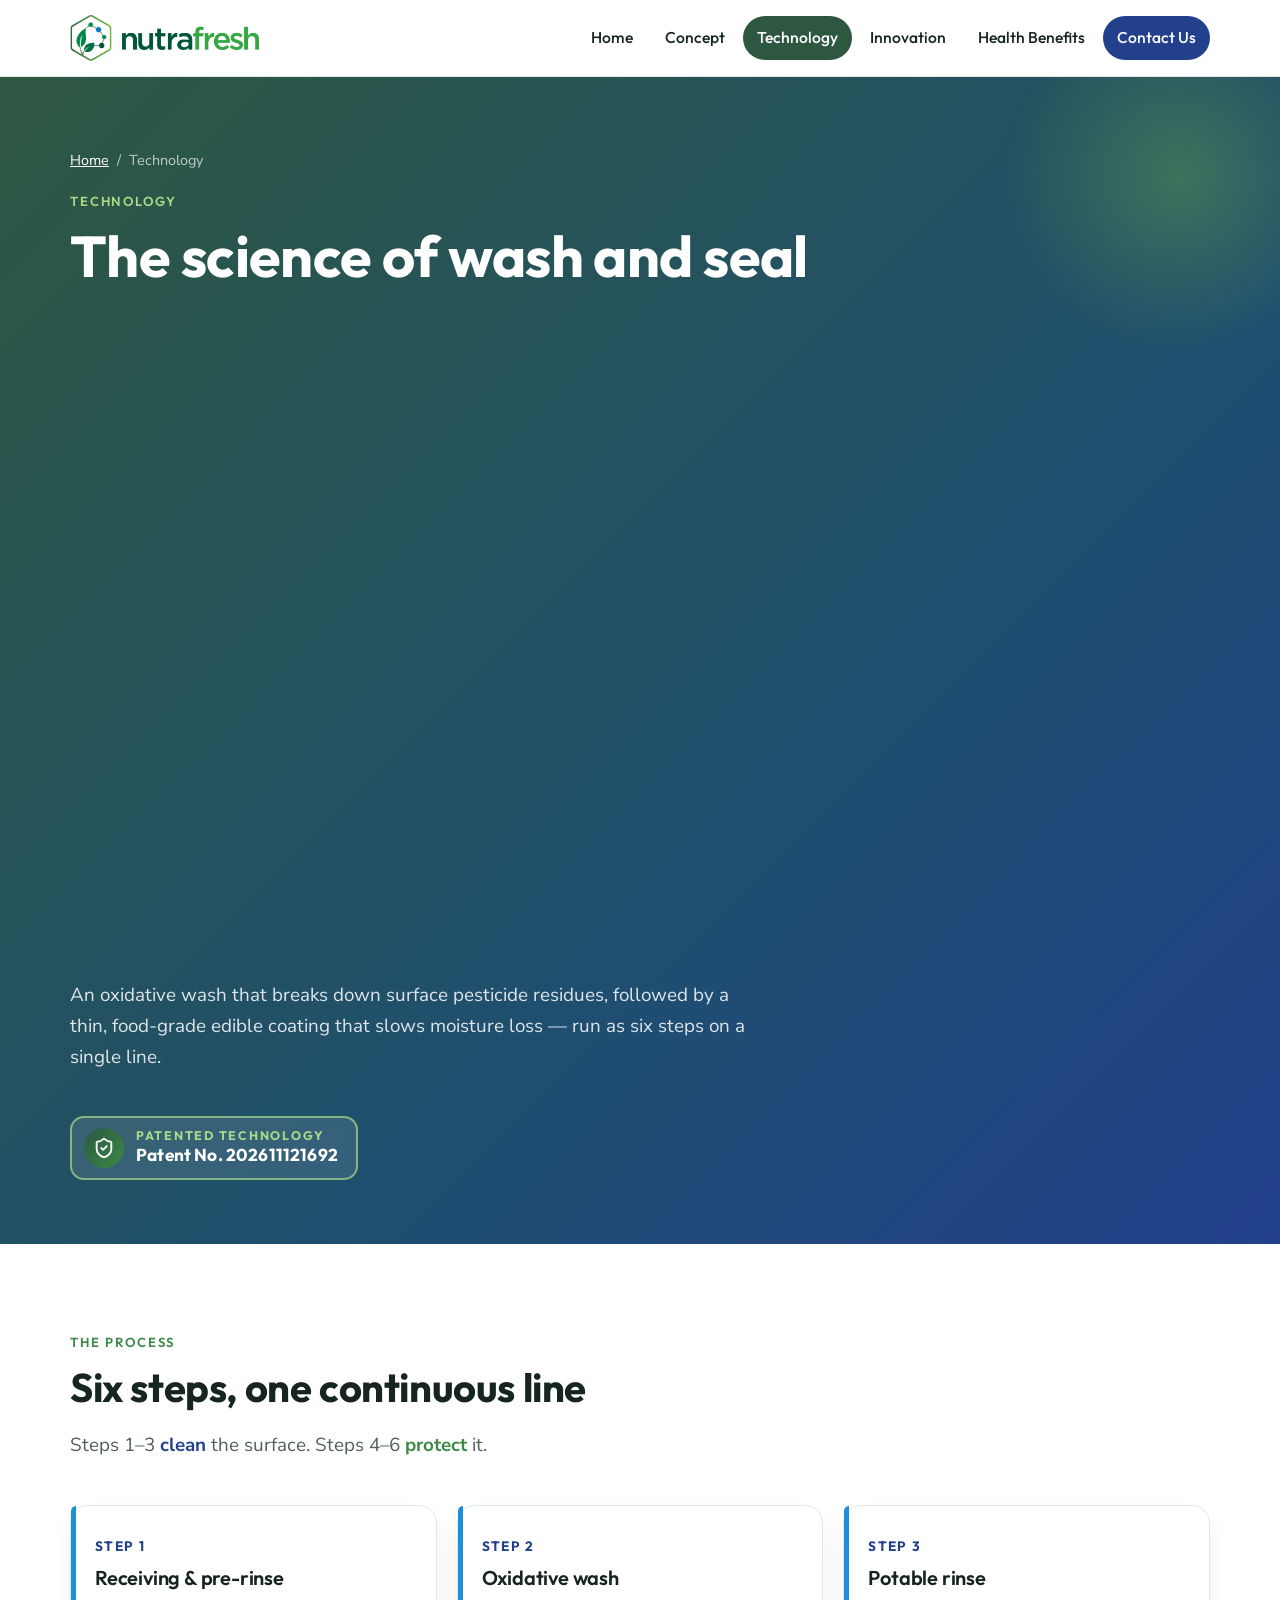
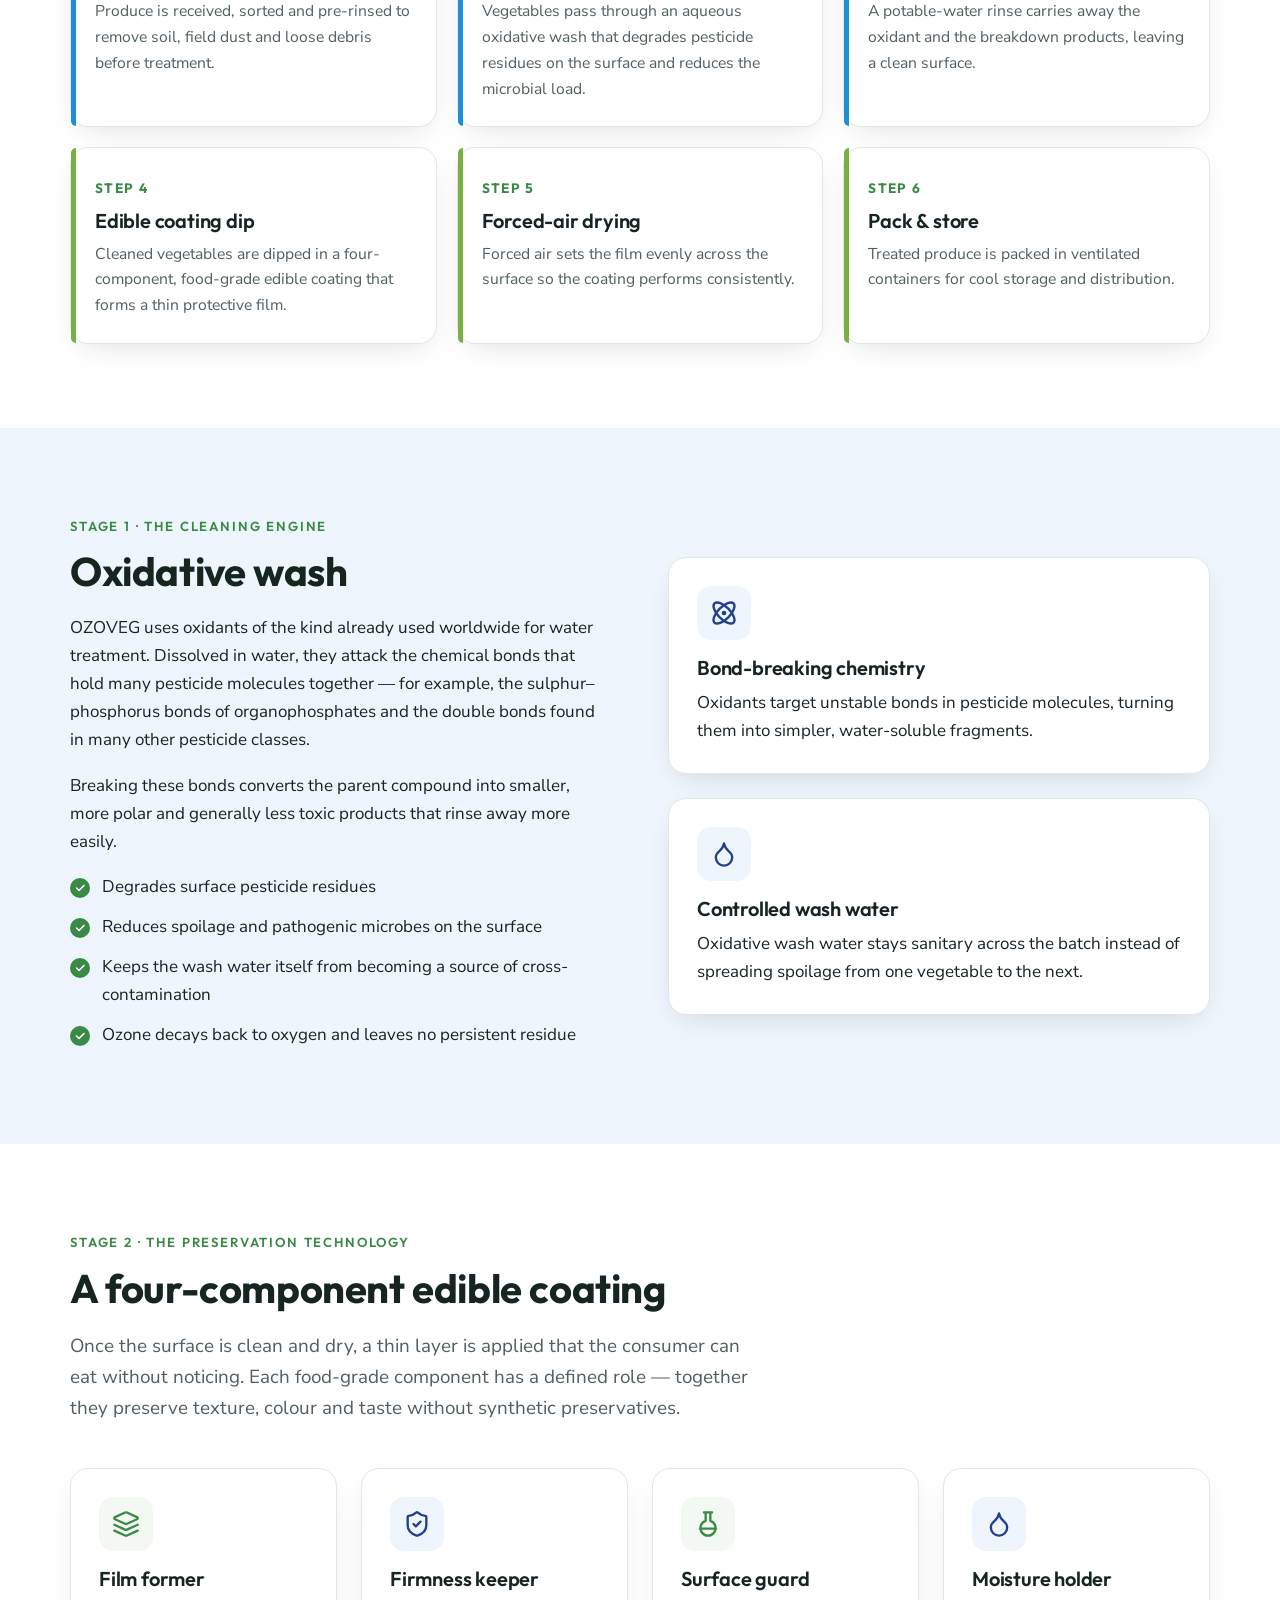
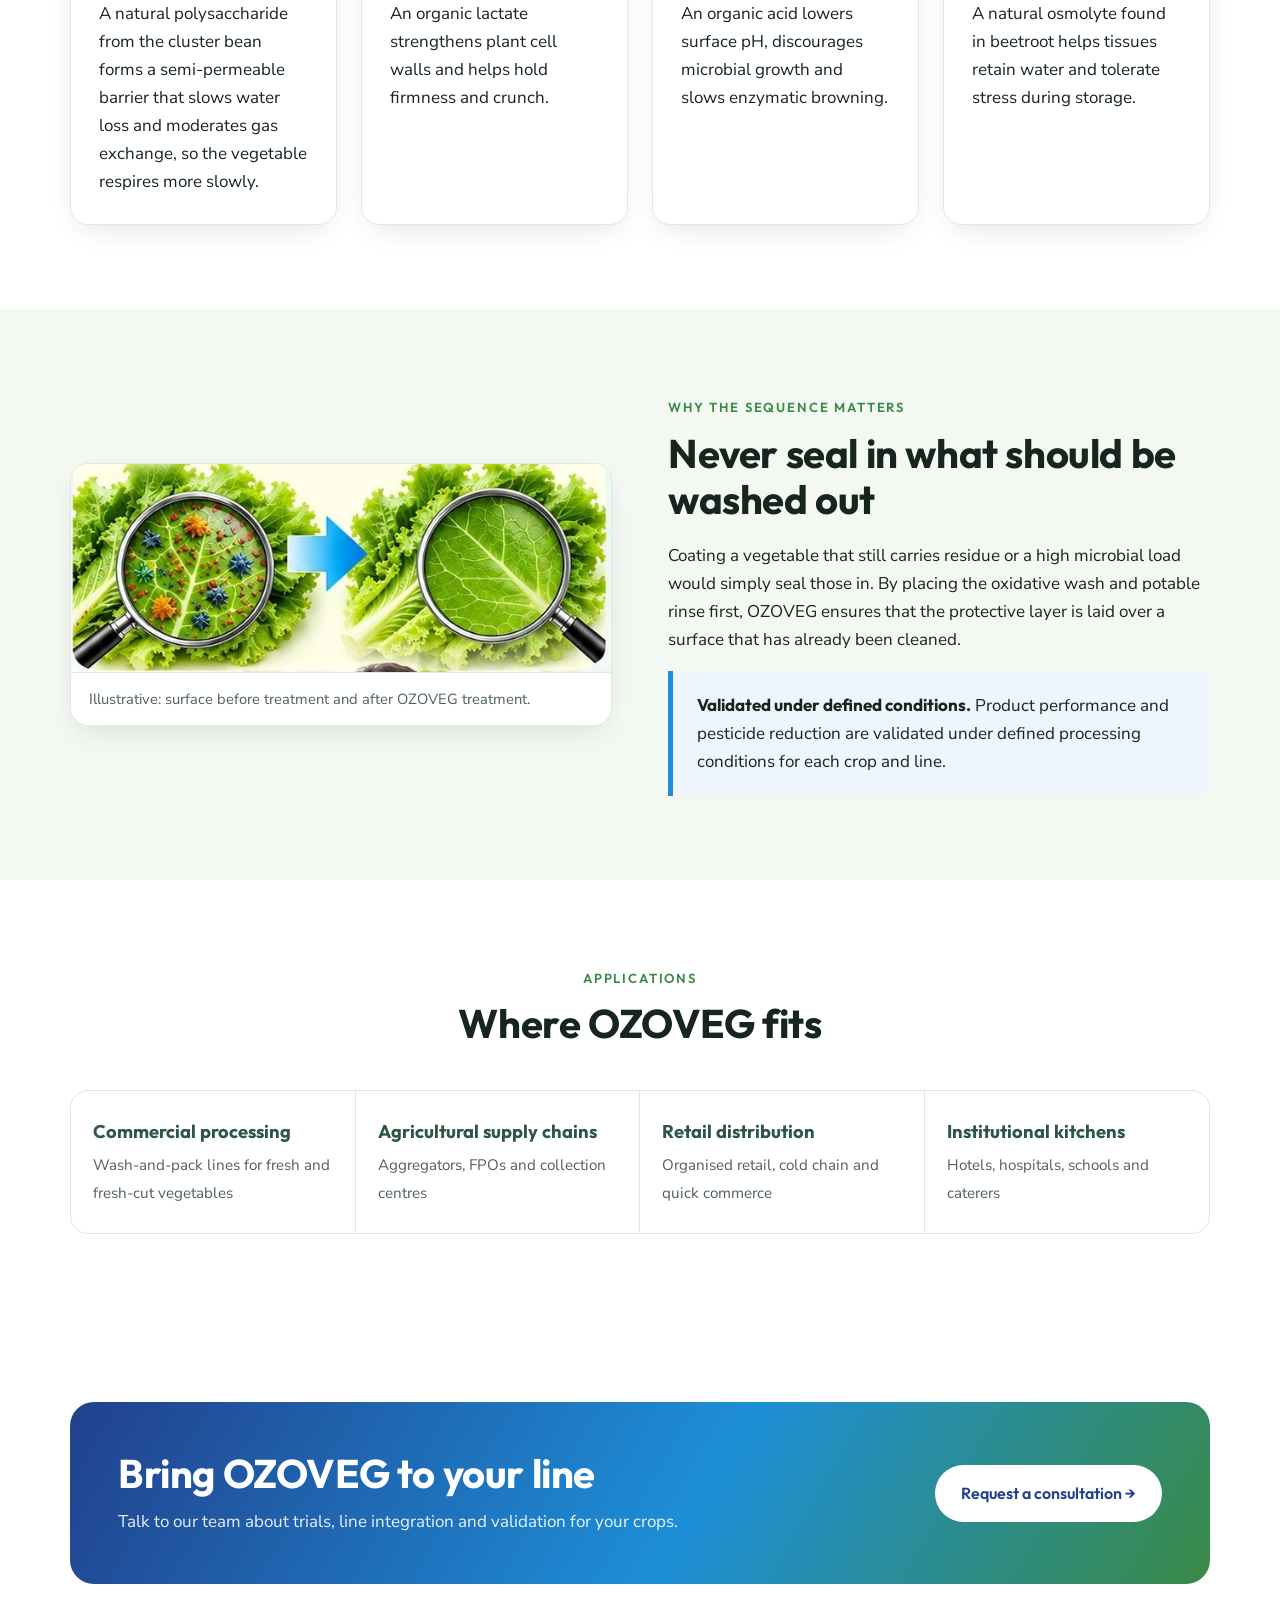
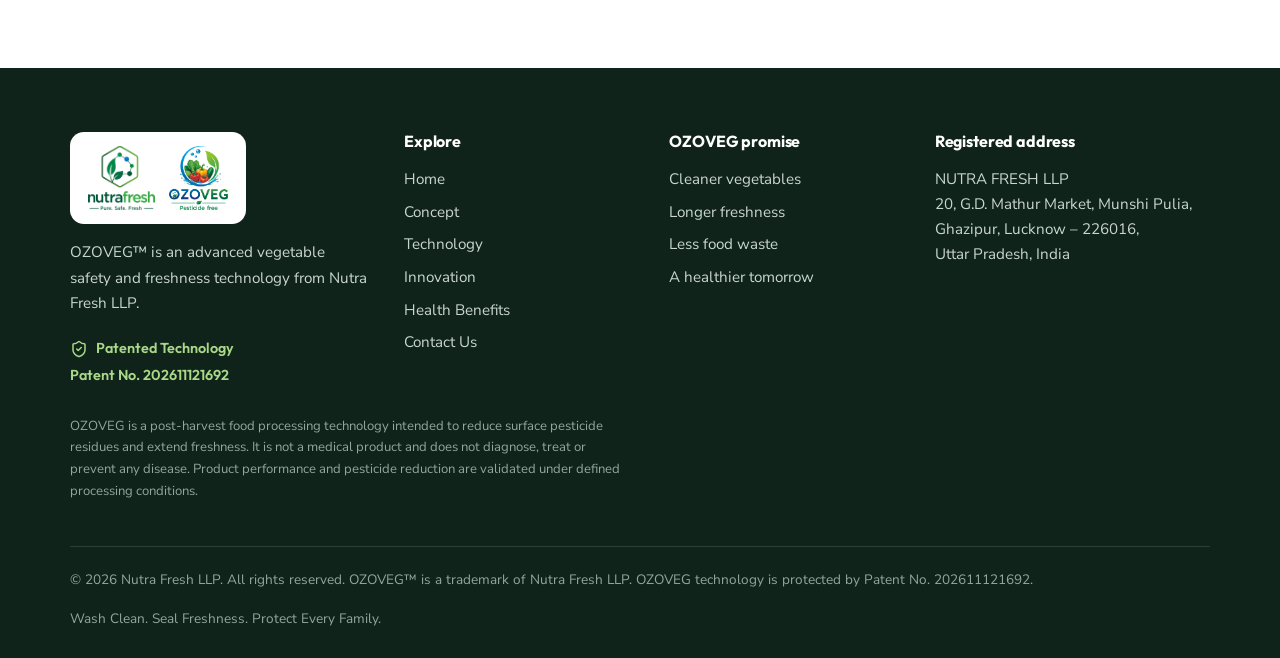
==== commit e35f2f4a: "Update technology.html" ====
--- a/technology.html
+++ b/technology.html
@@ -33,17 +33,15 @@
   <div class="wrap">
     <div class="crumbs"><a href="index.html">Home</a> &nbsp;/&nbsp; Technology</div>
     <span class="eyebrow">Technology</span>
-    <div class="video-container">
+       <h1>The science of wash and seal</h1>
+  <div class="video-container">
   <iframe 
     src="https://www.youtube.com/embed/FBDSGfY9SwU" 
     title="OZOVEG Technology Video" 
-    allow="accelerometer; autoplay; clipboard-write; encrypted-media; gyroscope; picture-in-picture; web-share" 
-    referrerpolicy="strict-origin-when-cross-origin" 
+    allow="accelerometer; autoplay; clipboard-write; encrypted-media" 
     allowfullscreen>
   </iframe>
 </div>
-    <h1>The science of wash and seal</h1>
-  
     <p class="lead">An oxidative wash that breaks down surface pesticide residues, followed by a thin, food-grade edible coating that slows moisture loss &mdash; run as six steps on a single line.</p>
     <a class="patent-badge" href="innovation.html#patent" aria-label="Patented technology, Patent No. 202611121692"><span class="seal"><svg viewBox="0 0 24 24" fill="none" stroke="currentColor" stroke-width="2" stroke-linecap="round" stroke-linejoin="round" aria-hidden="true"><path d="M20 13c0 5-3.5 7.5-7.66 8.95a1 1 0 0 1-.67-.01C7.5 20.5 4 18 4 13V6a1 1 0 0 1 1-1c2 0 4.5-1.2 6.24-2.72a1.17 1.17 0 0 1 1.52 0C14.51 3.81 17 5 19 5a1 1 0 0 1 1 1z"/><path d="m9 12 2 2 4-4"/></svg></span><span><span class="pt-label">Patented Technology</span><span class="pt-no">Patent No. 202611121692</span></span></a>
   </div>
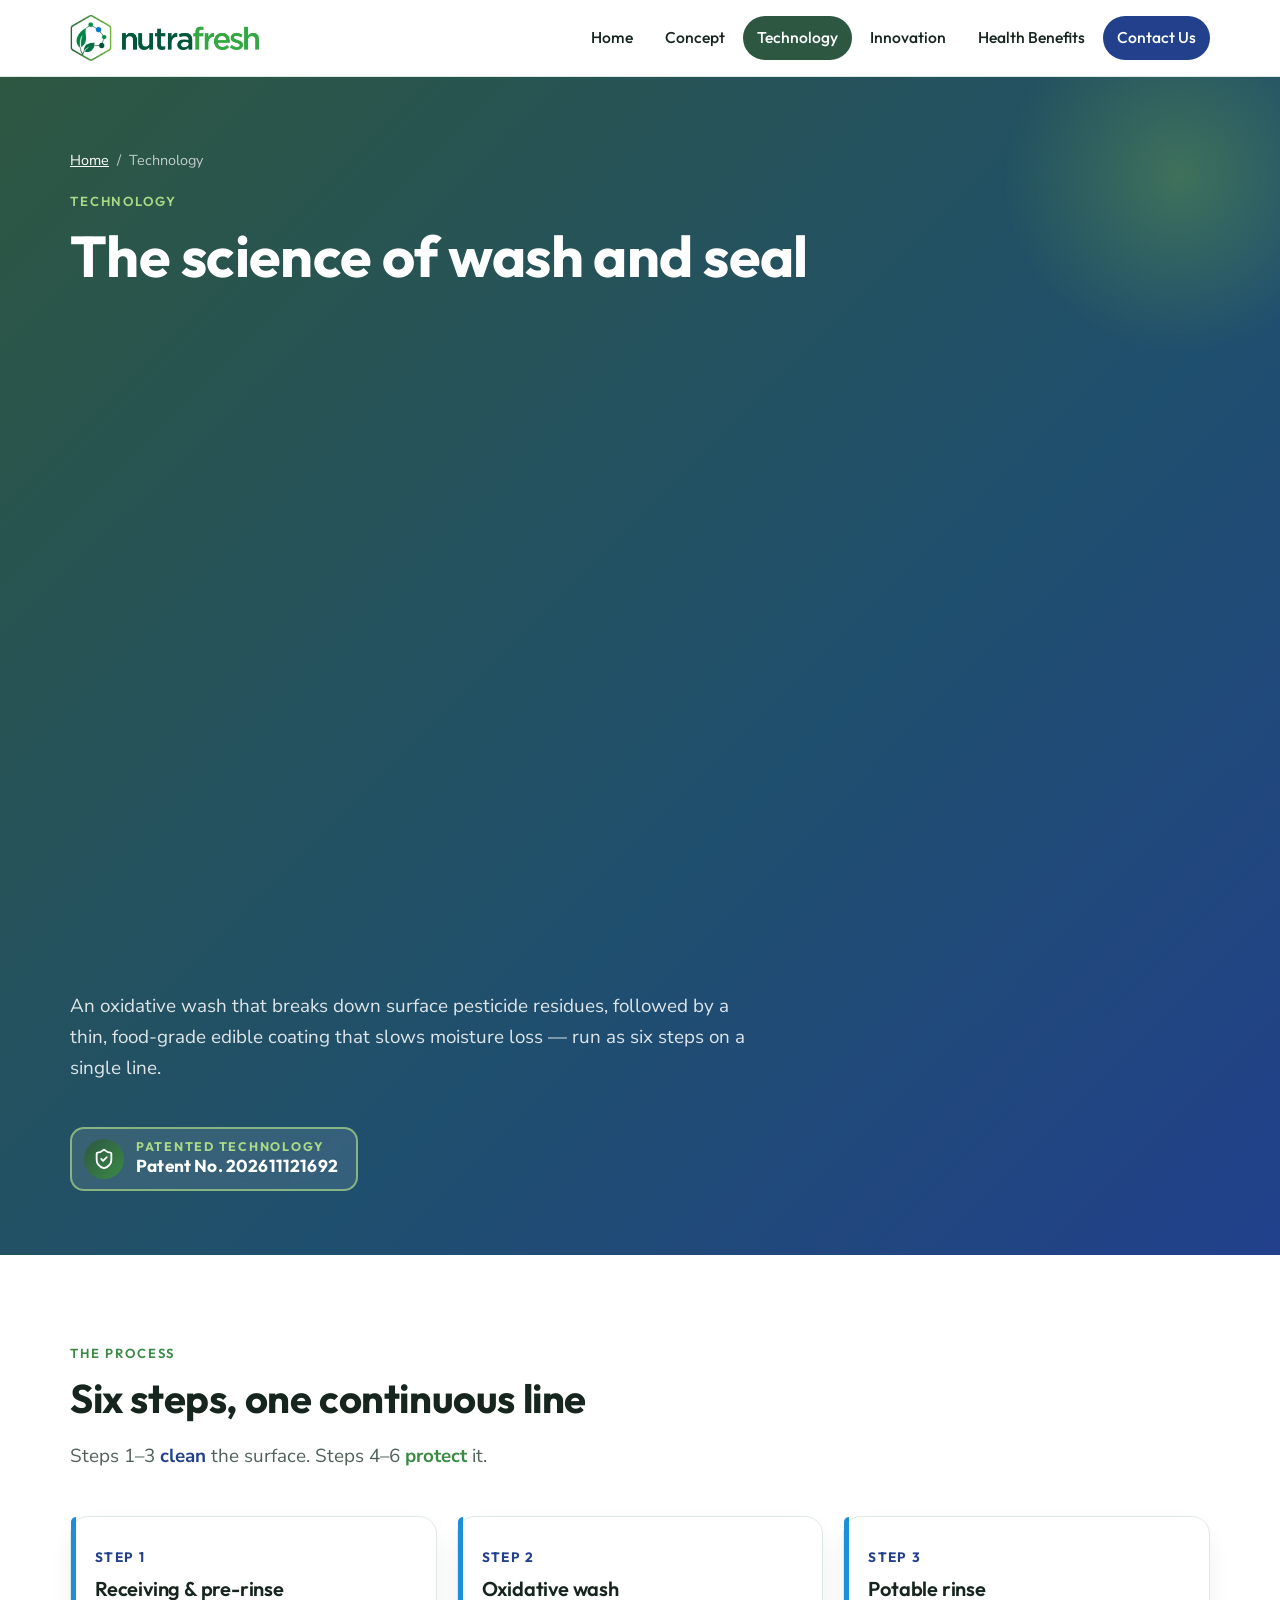
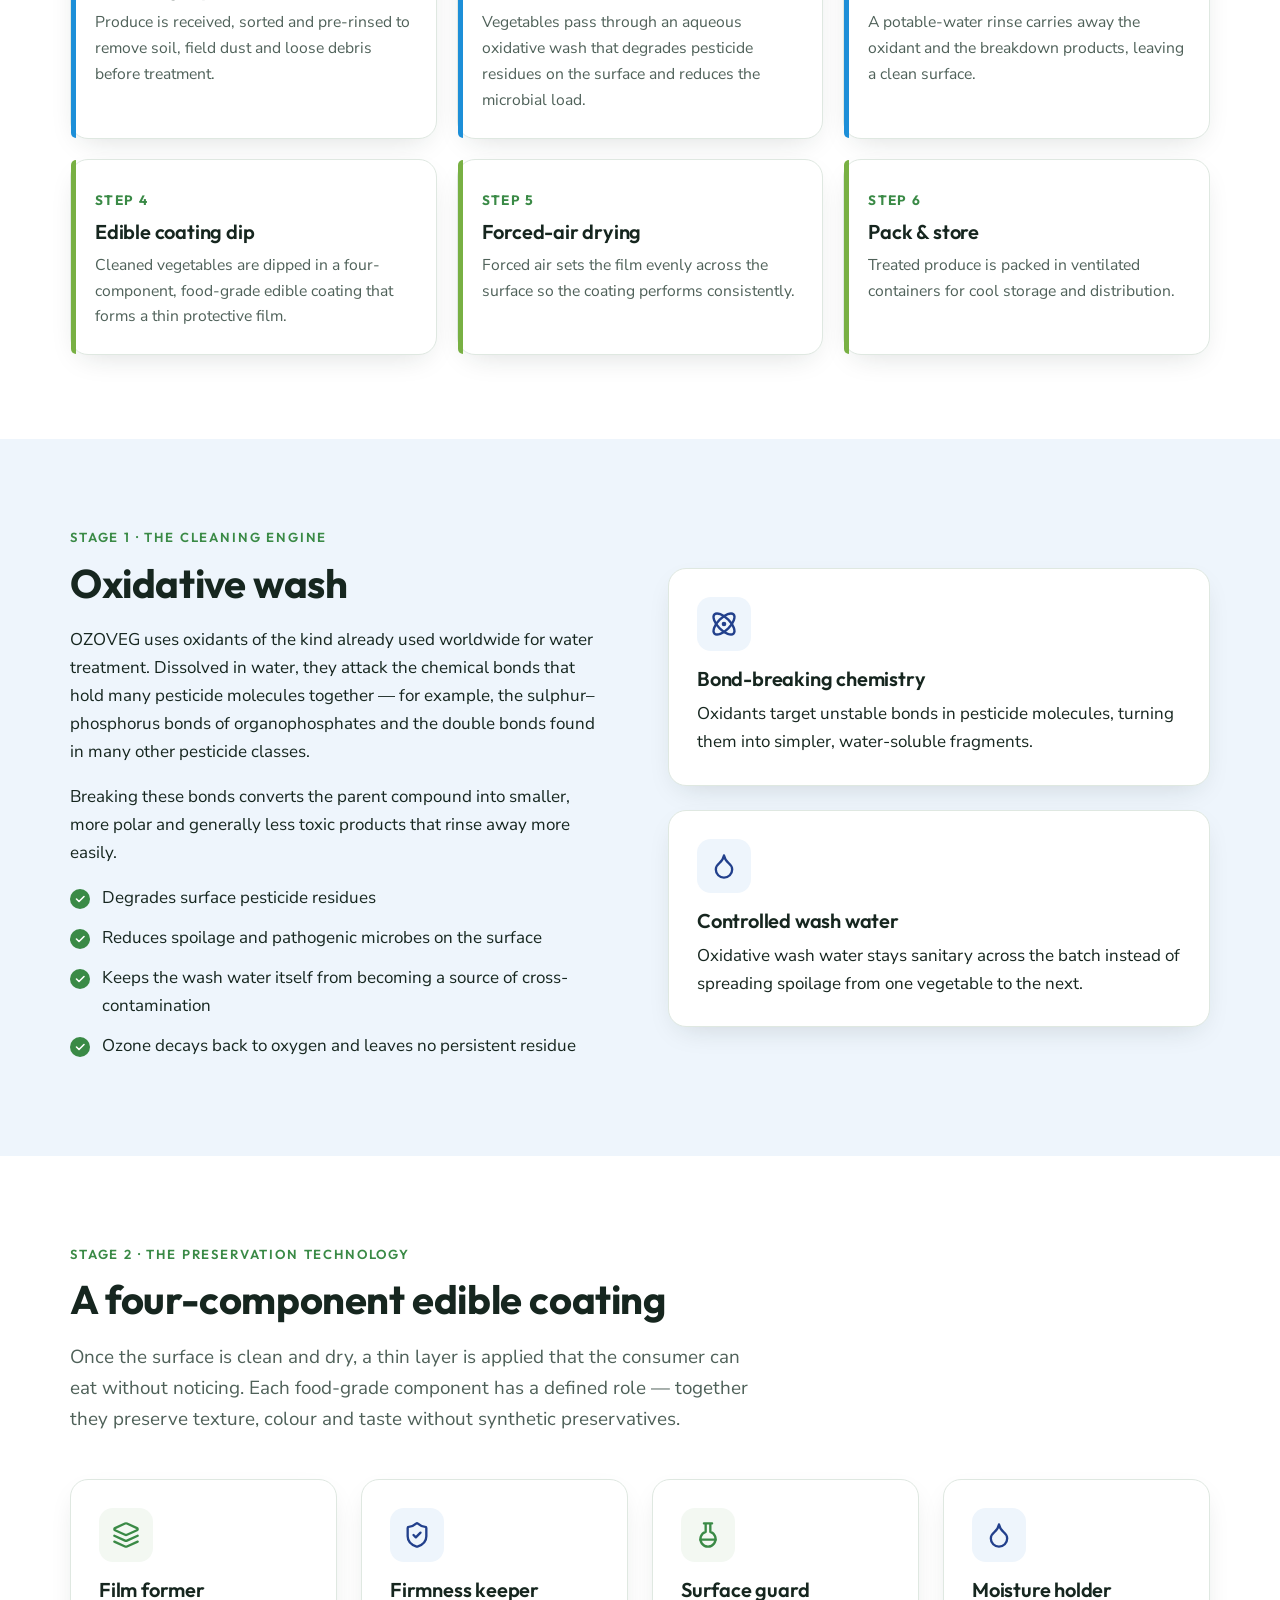
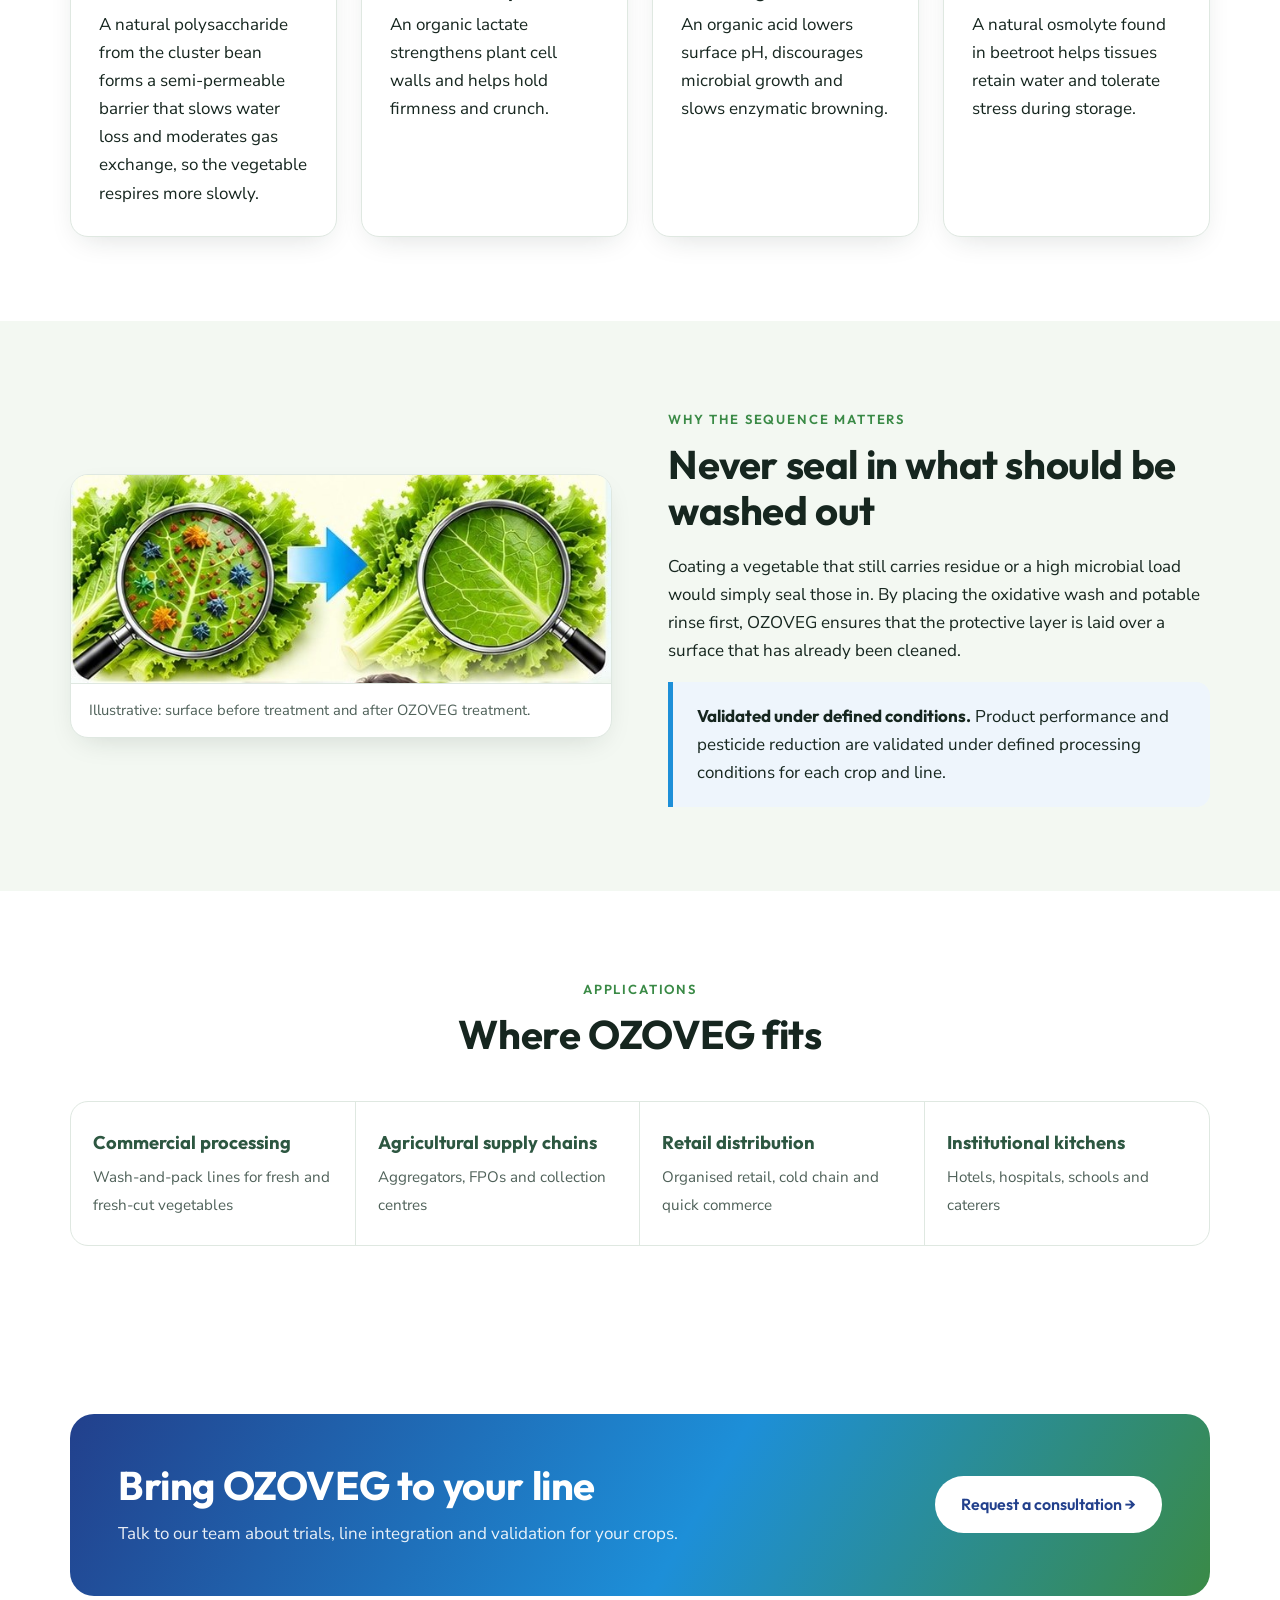
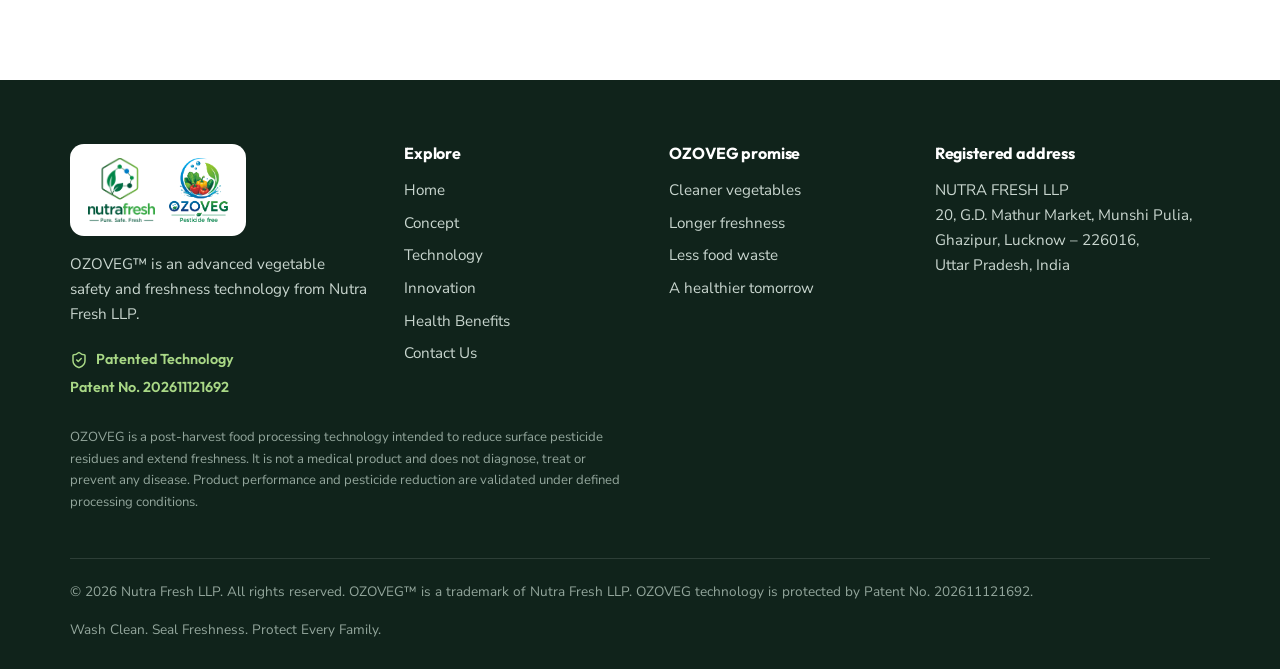
==== commit dbeb3eb0: "Update technology.html" ====
--- a/technology.html
+++ b/technology.html
@@ -34,10 +34,10 @@
     <div class="crumbs"><a href="index.html">Home</a> &nbsp;/&nbsp; Technology</div>
     <span class="eyebrow">Technology</span>
        <h1>The science of wash and seal</h1>
-  <div class="video-container">
+ <div class="video-container">
   <iframe 
-    src="https://www.youtube.com/embed/FBDSGfY9SwU" 
-    title="OZOVEG Technology Video" 
+    src="https://www.youtube-nocookie.com/embed/FBDSGfY9SwU?si=HljyAGeO7xoCkFa8&amp;controls=0" 
+    title="YouTube video player" 
     allow="accelerometer; autoplay; clipboard-write; encrypted-media" 
     allowfullscreen>
   </iframe>
--- a/assets/css/style.css
+++ b/assets/css/style.css
@@ -23,12 +23,12 @@
 .video-container {
   position: relative;
   width: 100%;
-  max-width: 800px; /* Adjust this max-width to fit your page layout */
-  margin: 20px auto; /* Centers the video horizontally */
-  padding-bottom: 56.25%; /* This forces a 16:9 aspect ratio (height is 56.25% of width) */
+  max-width: 900px;
+  margin: 30px auto;
+  padding-bottom: 56.25%; /* Forces a 16:9 aspect ratio */
   height: 0;
   overflow: hidden;
-  border-radius: 8px; /* Optional: adds smooth rounded corners */
+  border-radius: 8px;
 }
 
 .video-container iframe {
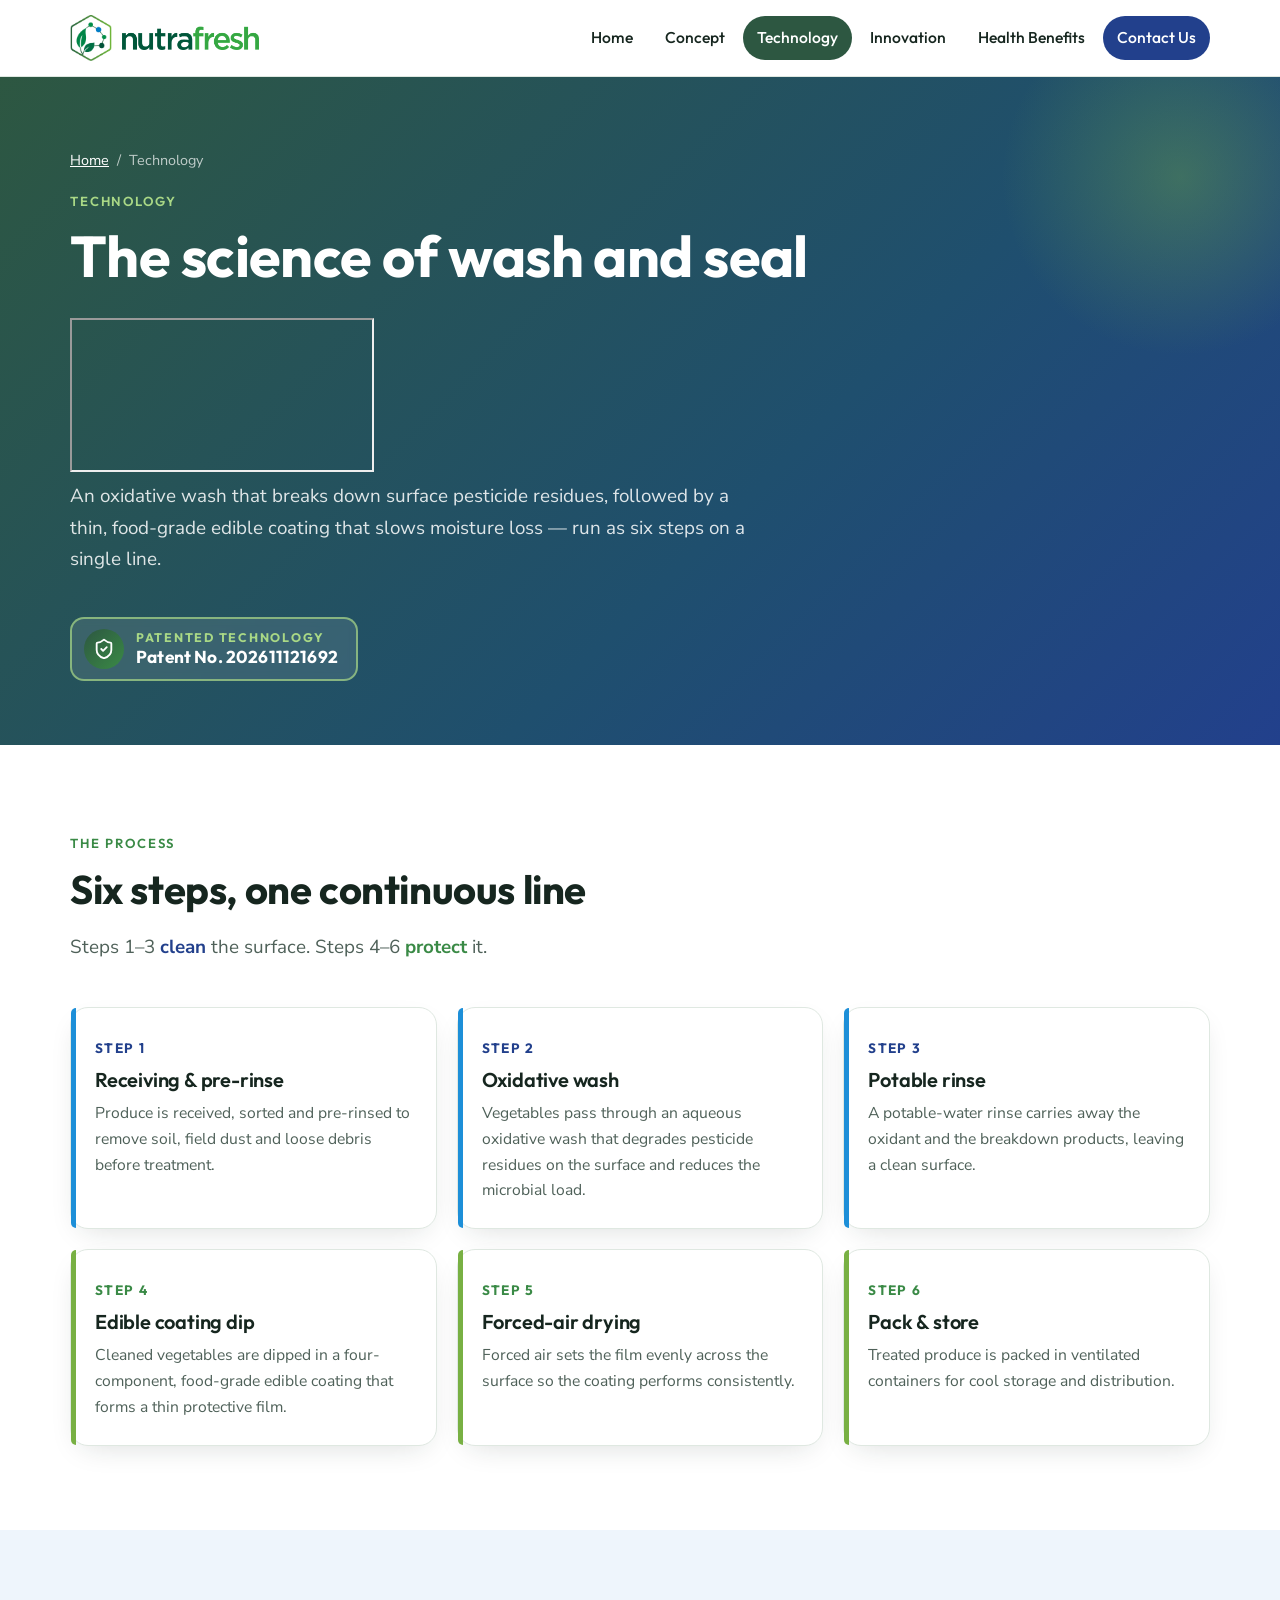
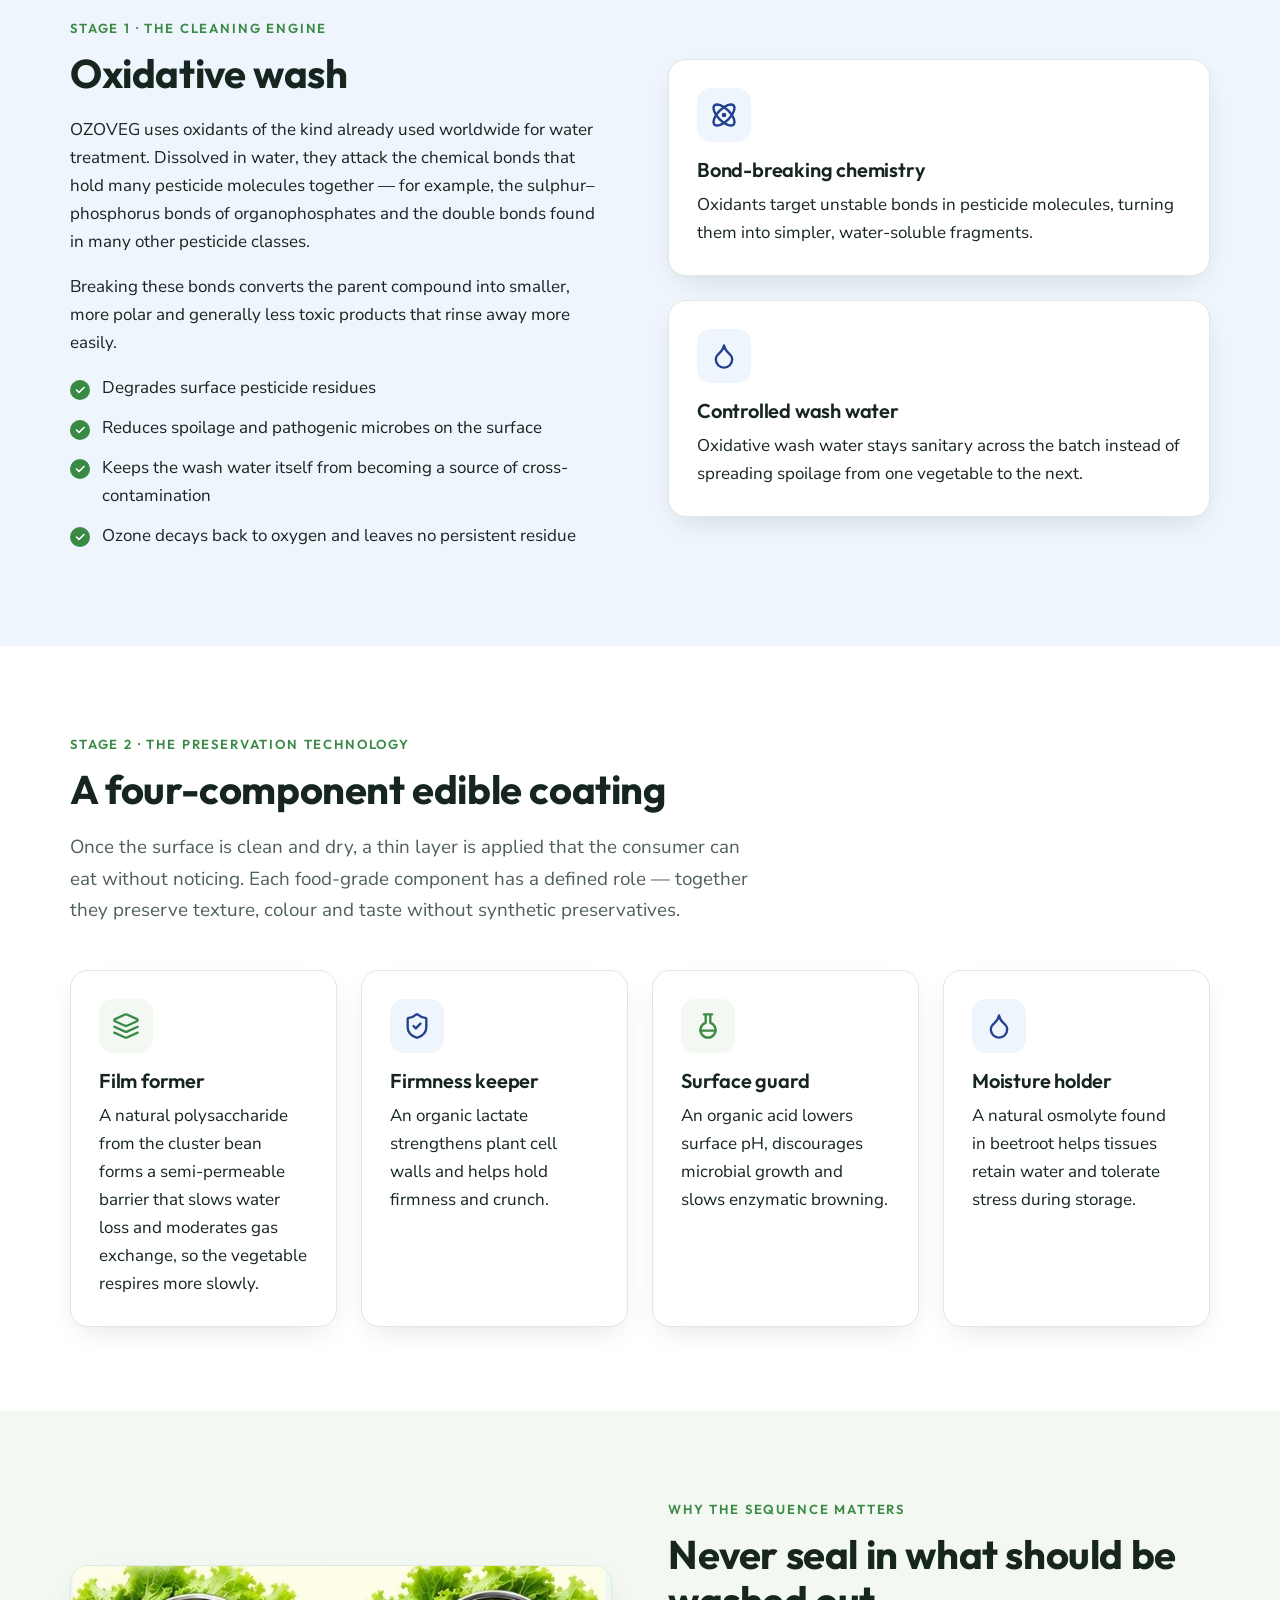
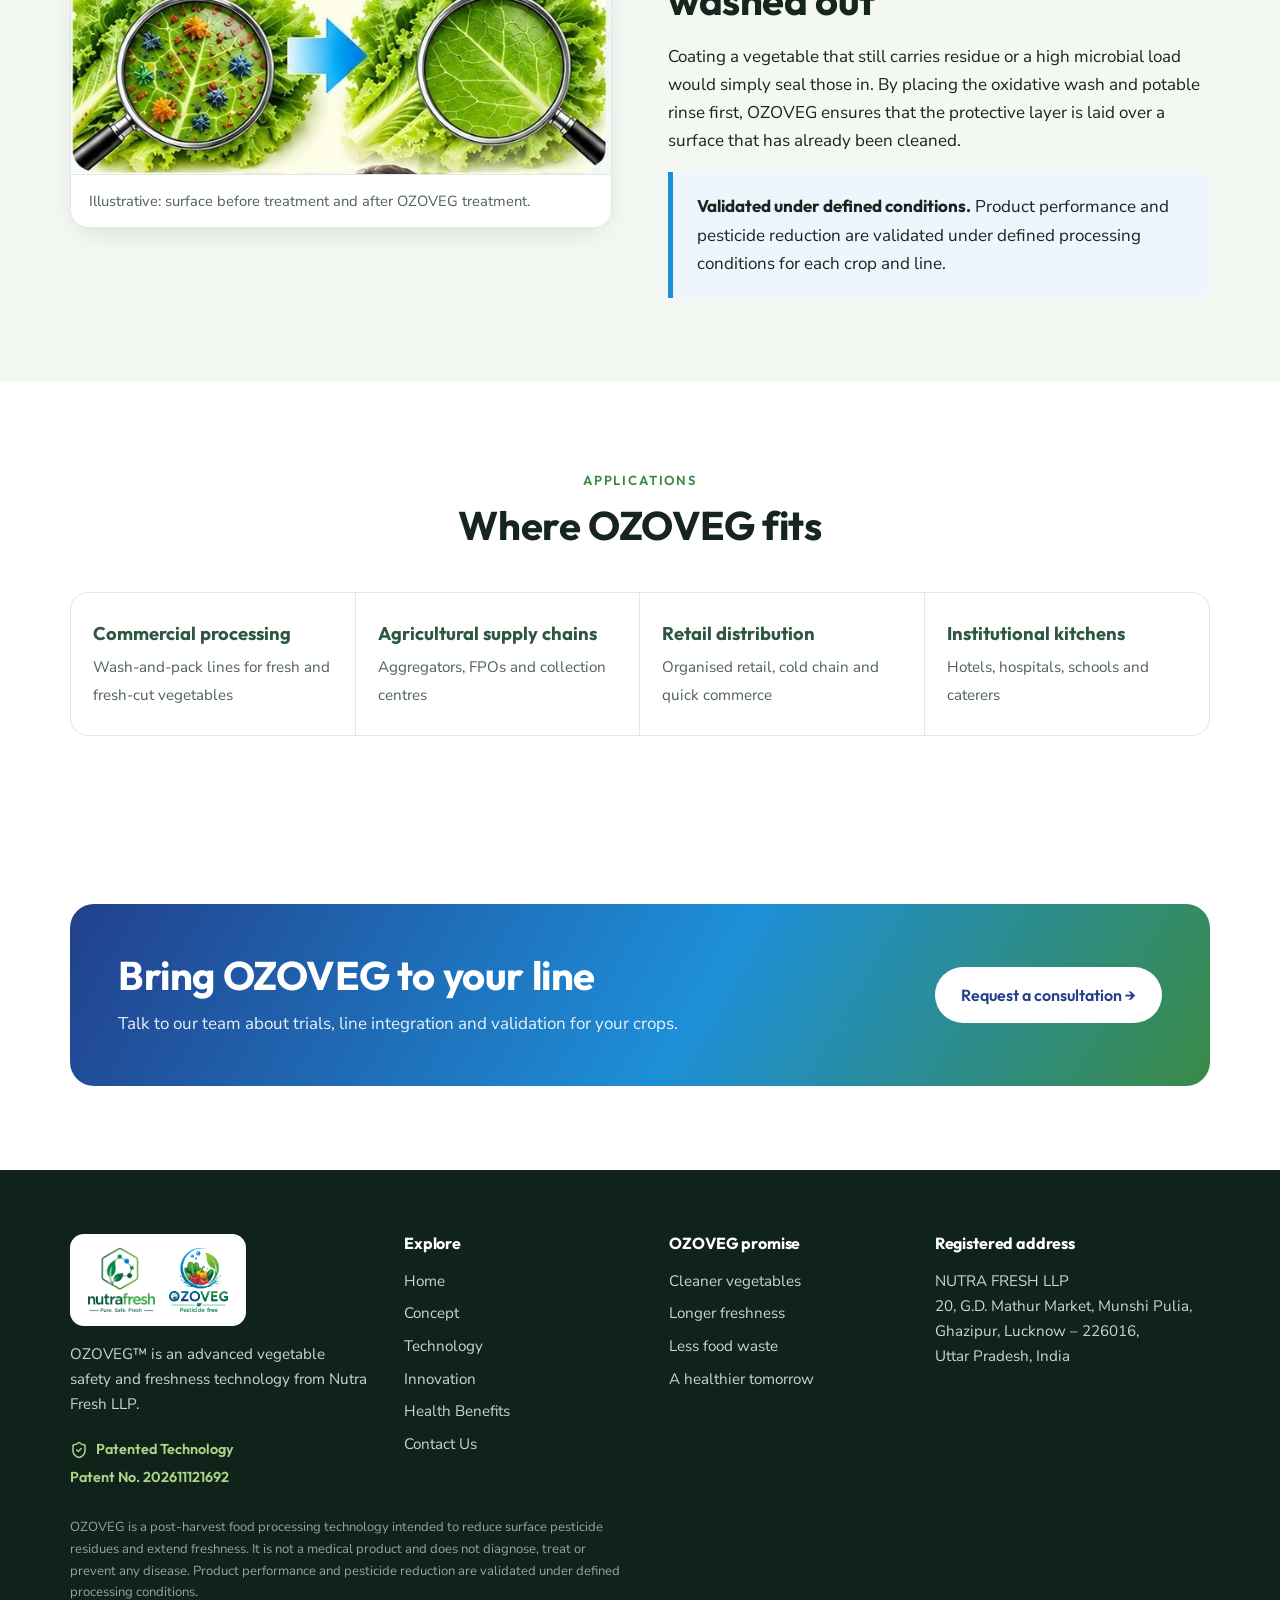
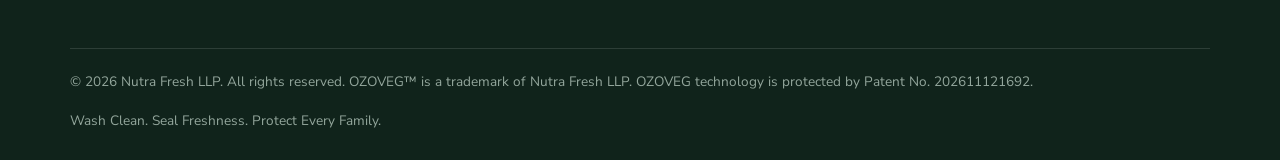
==== commit 7930dd1e: "Update technology.html" ====
--- a/technology.html
+++ b/technology.html
@@ -34,14 +34,12 @@
     <div class="crumbs"><a href="index.html">Home</a> &nbsp;/&nbsp; Technology</div>
     <span class="eyebrow">Technology</span>
        <h1>The science of wash and seal</h1>
- <div class="video-container">
   <iframe 
     src="https://www.youtube-nocookie.com/embed/FBDSGfY9SwU?si=HljyAGeO7xoCkFa8&amp;controls=0" 
     title="YouTube video player" 
     allow="accelerometer; autoplay; clipboard-write; encrypted-media" 
     allowfullscreen>
   </iframe>
-</div>
     <p class="lead">An oxidative wash that breaks down surface pesticide residues, followed by a thin, food-grade edible coating that slows moisture loss &mdash; run as six steps on a single line.</p>
     <a class="patent-badge" href="innovation.html#patent" aria-label="Patented technology, Patent No. 202611121692"><span class="seal"><svg viewBox="0 0 24 24" fill="none" stroke="currentColor" stroke-width="2" stroke-linecap="round" stroke-linejoin="round" aria-hidden="true"><path d="M20 13c0 5-3.5 7.5-7.66 8.95a1 1 0 0 1-.67-.01C7.5 20.5 4 18 4 13V6a1 1 0 0 1 1-1c2 0 4.5-1.2 6.24-2.72a1.17 1.17 0 0 1 1.52 0C14.51 3.81 17 5 19 5a1 1 0 0 1 1 1z"/><path d="m9 12 2 2 4-4"/></svg></span><span><span class="pt-label">Patented Technology</span><span class="pt-no">Patent No. 202611121692</span></span></a>
   </div>
--- a/assets/css/style.css
+++ b/assets/css/style.css
@@ -21,23 +21,21 @@
 .grad{background:linear-gradient(90deg,var(--navy),var(--blue) 45%,var(--green));-webkit-background-clip:text;background-clip:text;color:transparent}
 /* Video */
 .video-container {
-  position: relative;
   width: 100%;
   max-width: 900px;
   margin: 30px auto;
-  padding-bottom: 56.25%; /* Forces a 16:9 aspect ratio */
-  height: 0;
-  overflow: hidden;
+  overflow: hidden; /* Hides the spilled edges when scaled */
   border-radius: 8px;
 }
 
 .video-container iframe {
-  position: absolute;
-  top: 0;
-  left: 0;
   width: 100%;
-  height: 100%;
+  aspect-ratio: 16 / 9;
+  height: auto;
   border: 0;
+  /* Scales the video up slightly to push the black bars out of the frame */
+  transform: scale(1.05); 
+  transform-origin: center;
 }
 /* Header */
 .site-header{position:sticky;top:0;z-index:50;background:rgba(255,255,255,.94);backdrop-filter:blur(10px);border-bottom:1px solid var(--line)}
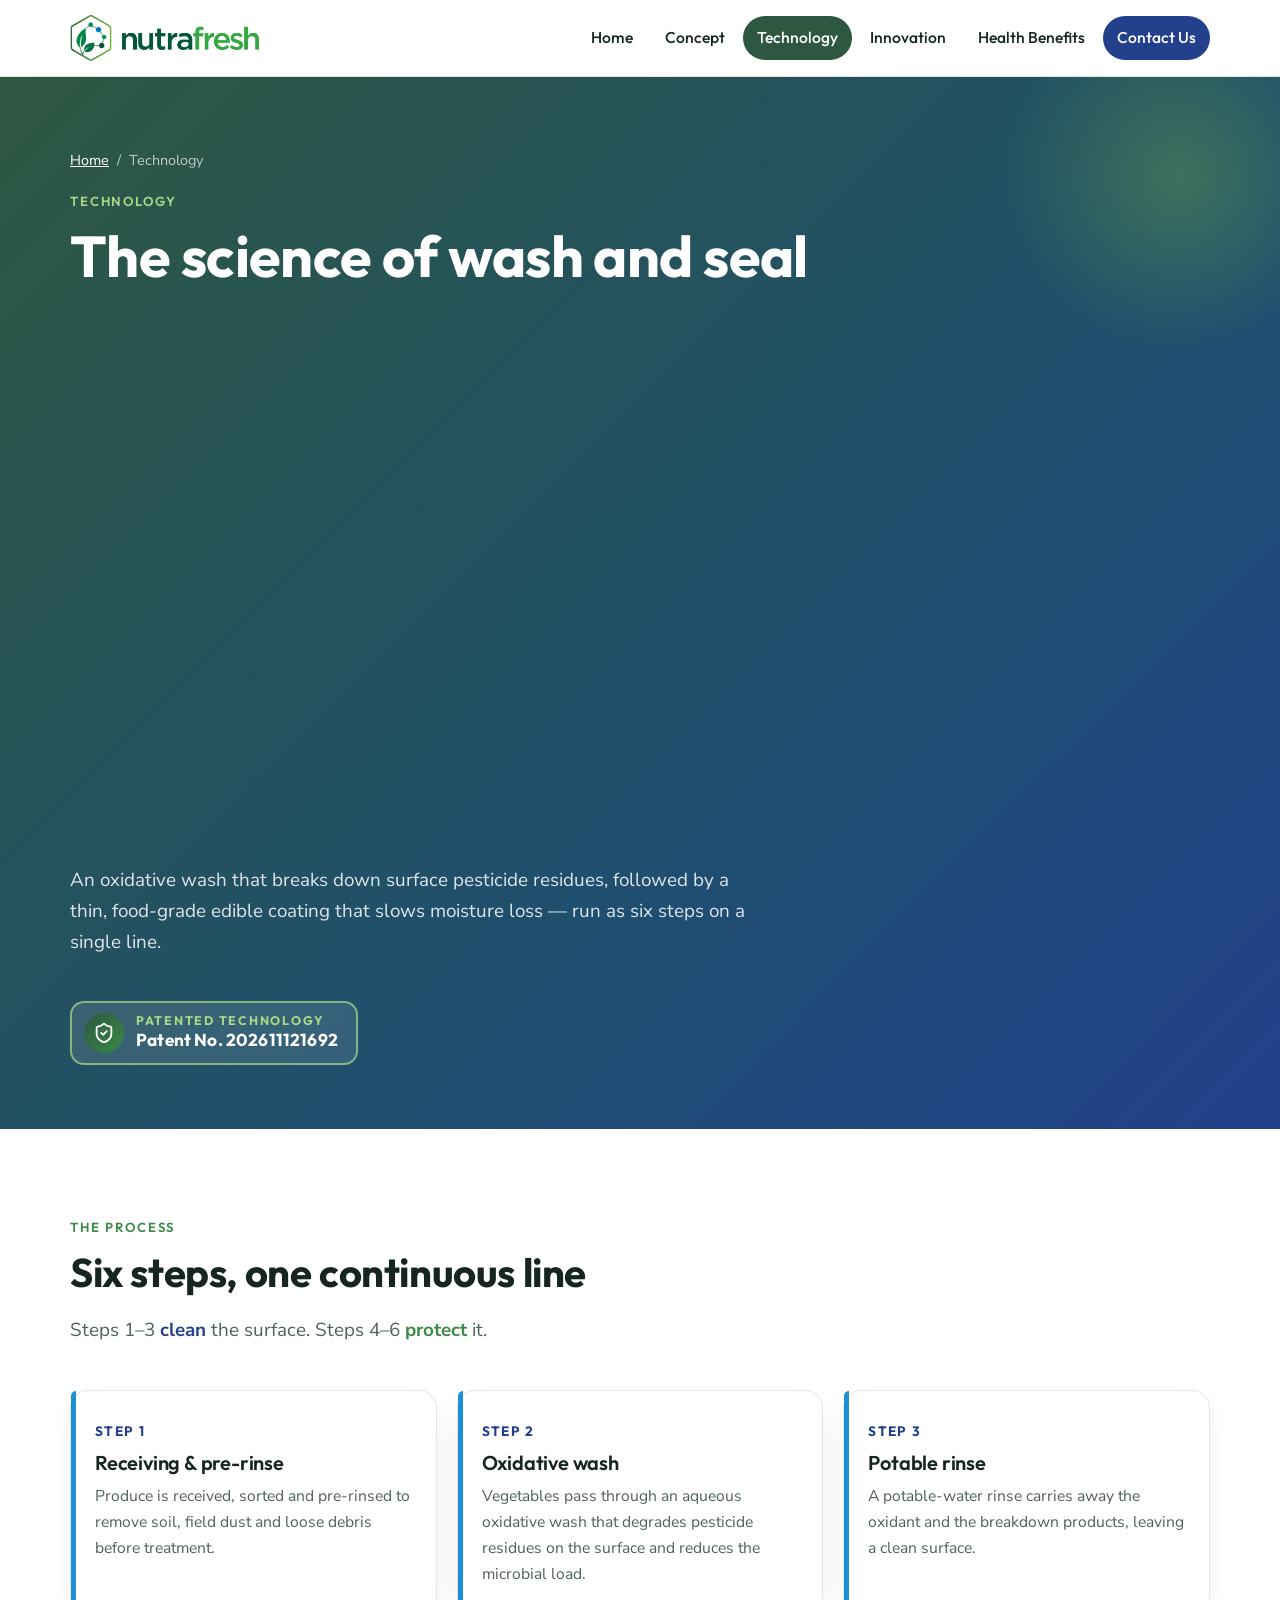
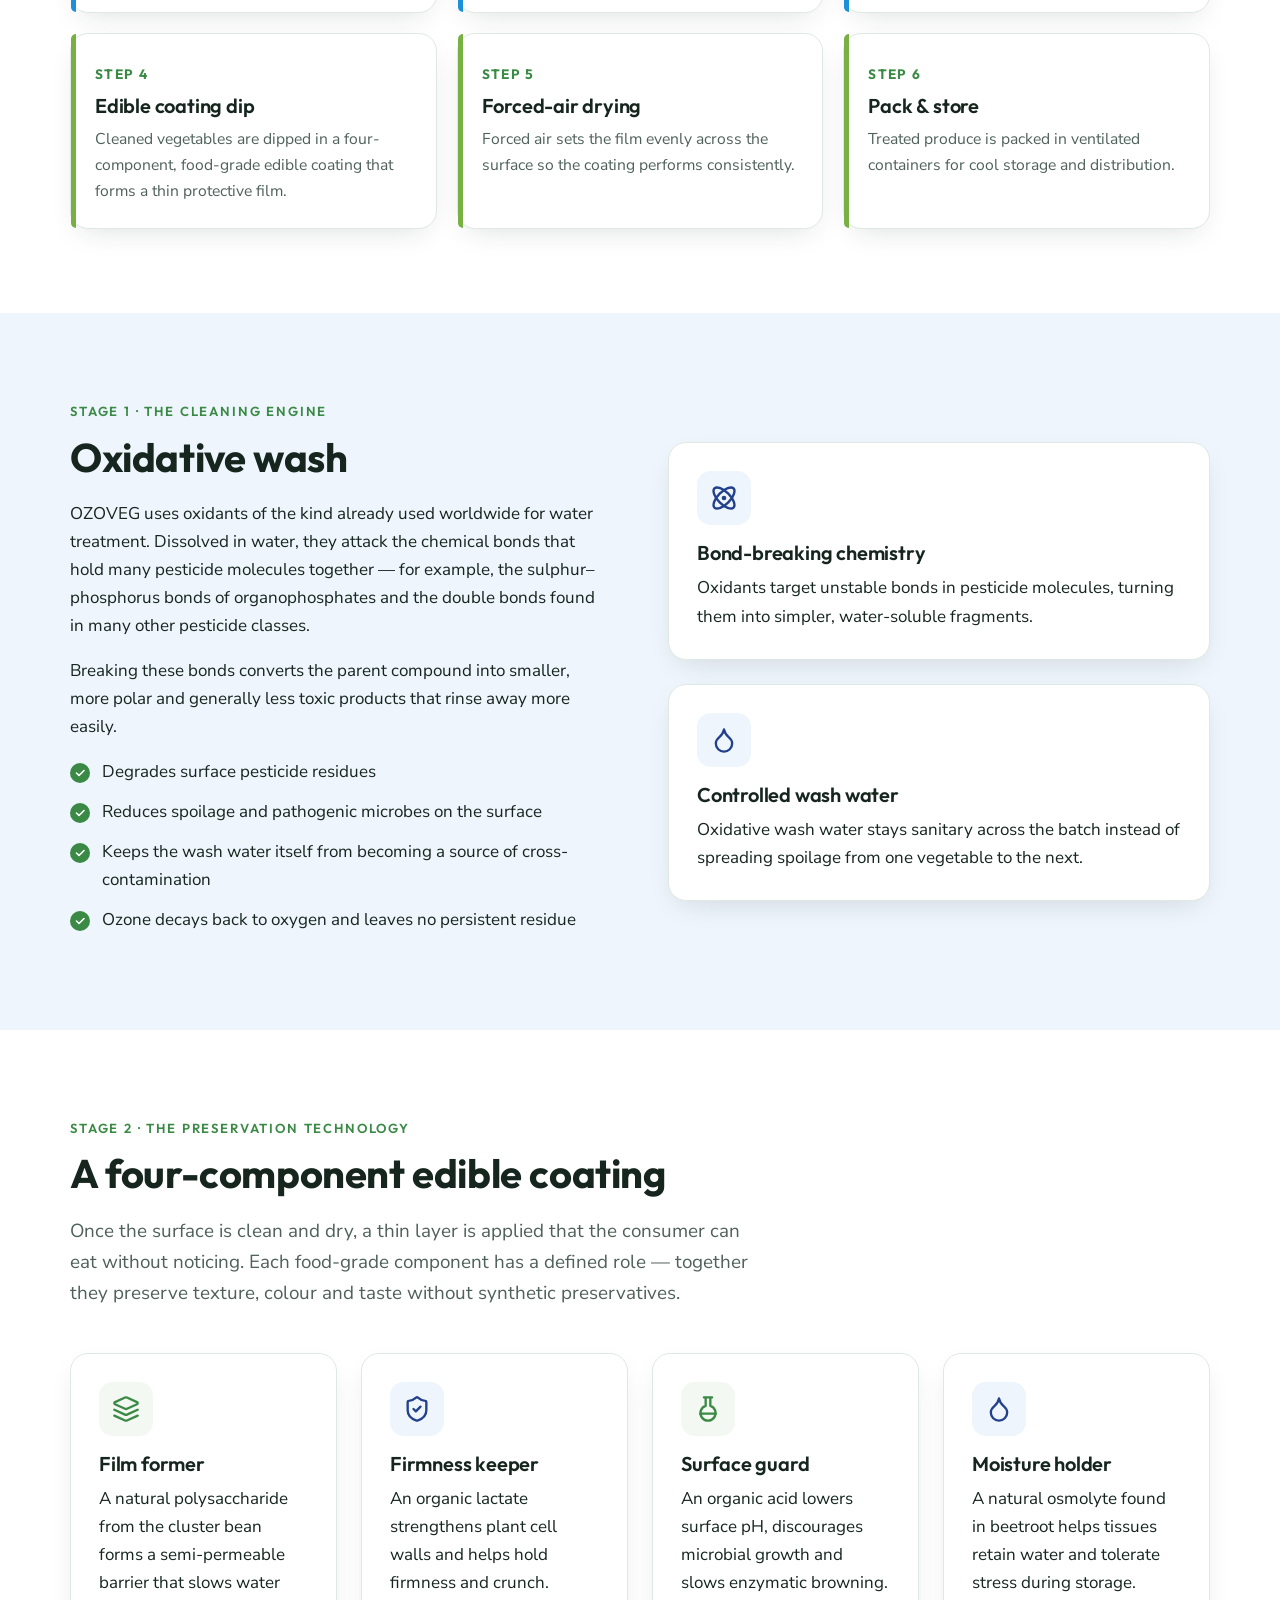
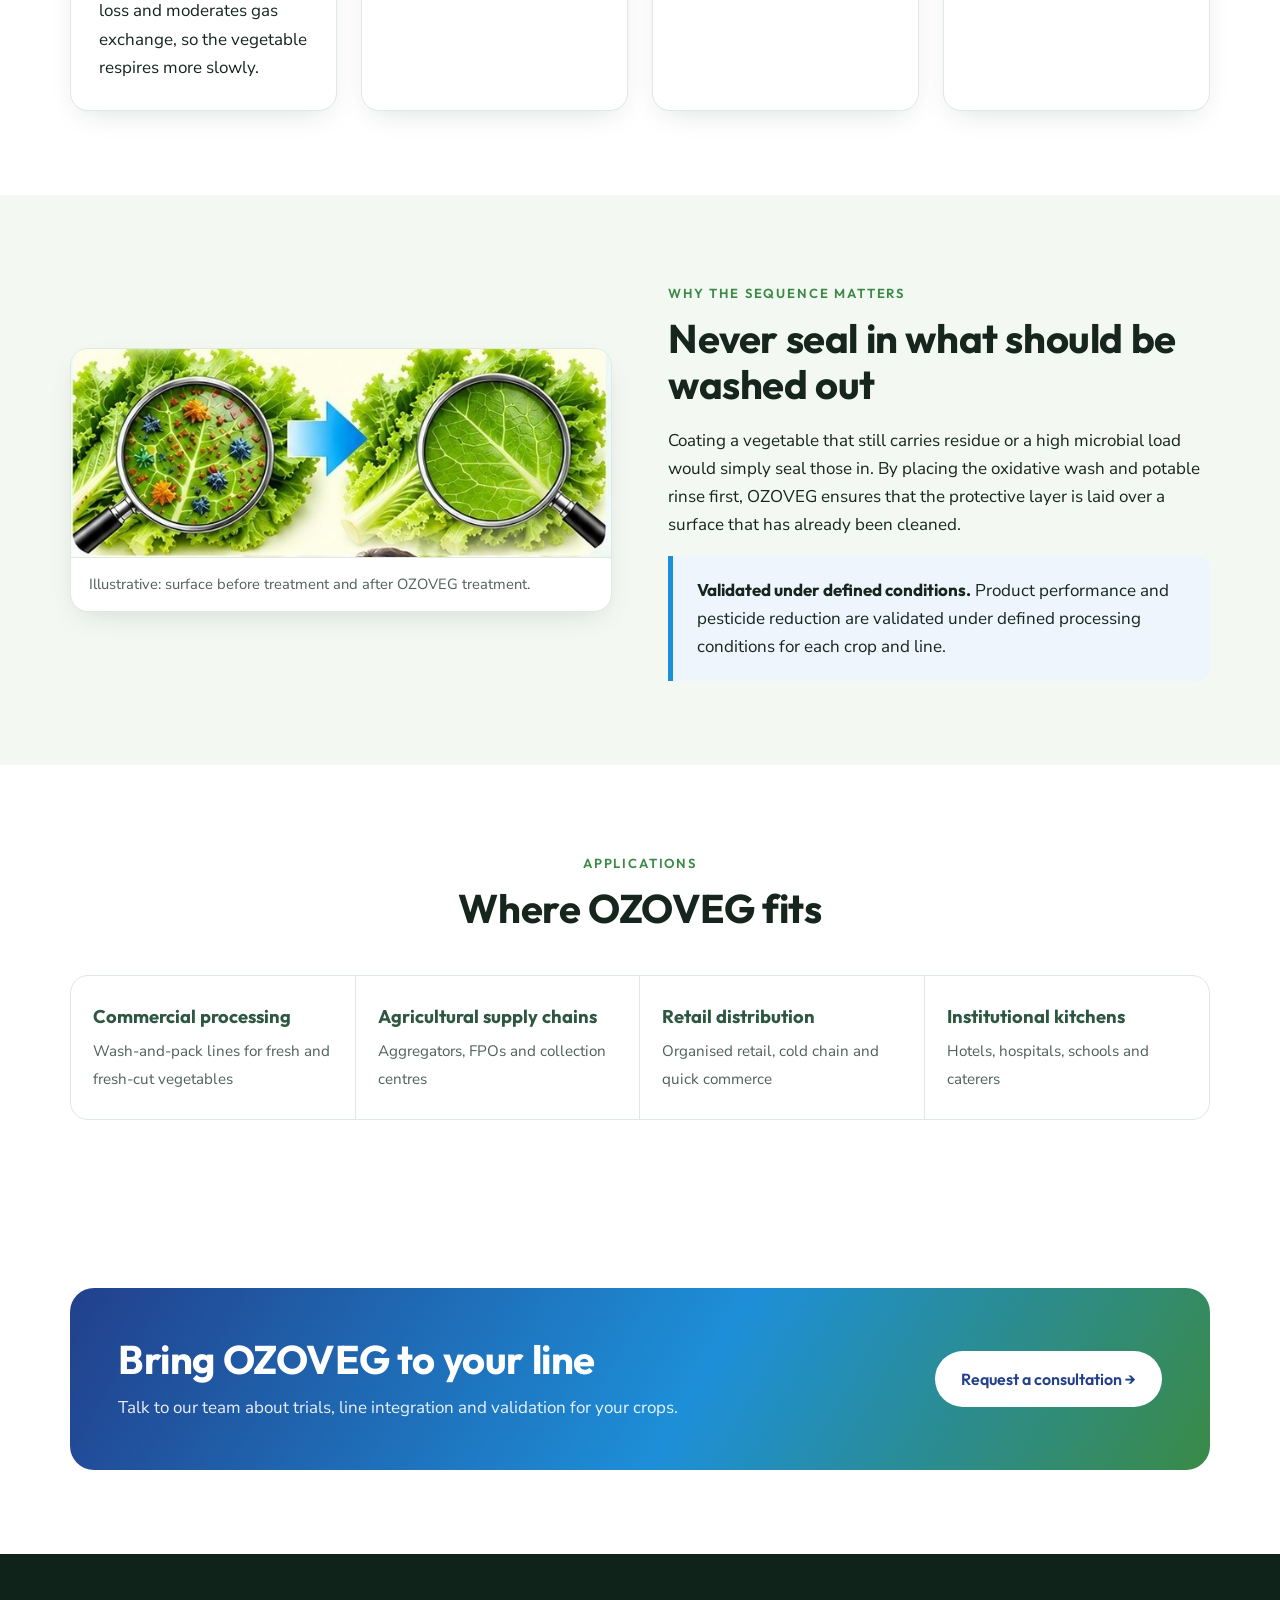
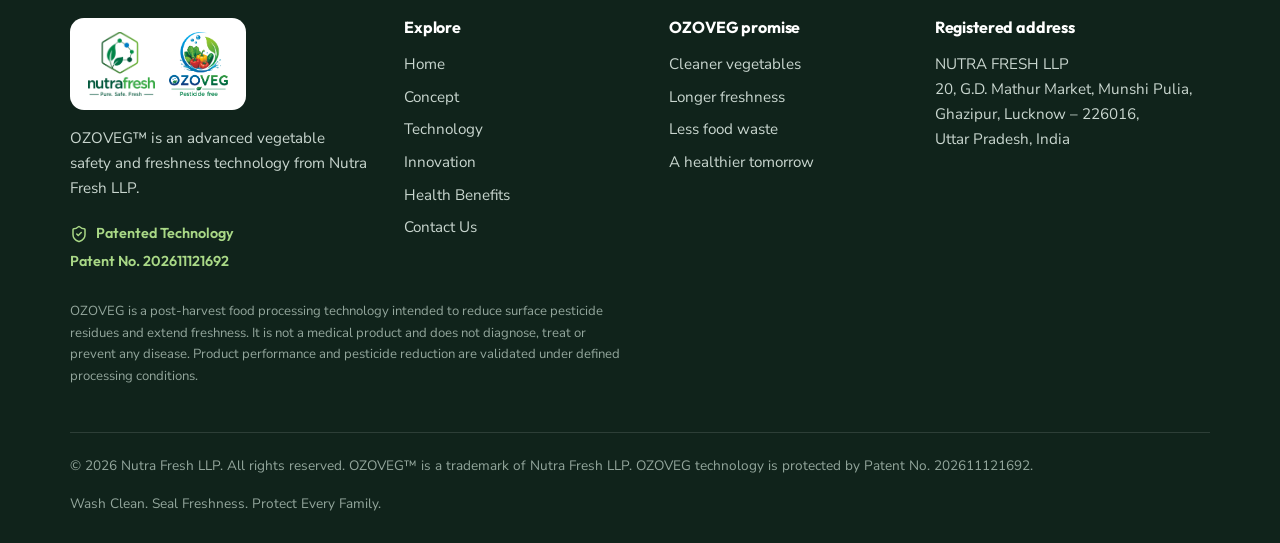
==== commit 6249a9c3: "Fix video container tag in technology.html" ====
--- a/technology.html
+++ b/technology.html
@@ -34,12 +34,14 @@
     <div class="crumbs"><a href="index.html">Home</a> &nbsp;/&nbsp; Technology</div>
     <span class="eyebrow">Technology</span>
        <h1>The science of wash and seal</h1>
+<div class="video-container">
   <iframe 
     src="https://www.youtube-nocookie.com/embed/FBDSGfY9SwU?si=HljyAGeO7xoCkFa8&amp;controls=0" 
     title="YouTube video player" 
     allow="accelerometer; autoplay; clipboard-write; encrypted-media" 
     allowfullscreen>
   </iframe>
+</div>
     <p class="lead">An oxidative wash that breaks down surface pesticide residues, followed by a thin, food-grade edible coating that slows moisture loss &mdash; run as six steps on a single line.</p>
     <a class="patent-badge" href="innovation.html#patent" aria-label="Patented technology, Patent No. 202611121692"><span class="seal"><svg viewBox="0 0 24 24" fill="none" stroke="currentColor" stroke-width="2" stroke-linecap="round" stroke-linejoin="round" aria-hidden="true"><path d="M20 13c0 5-3.5 7.5-7.66 8.95a1 1 0 0 1-.67-.01C7.5 20.5 4 18 4 13V6a1 1 0 0 1 1-1c2 0 4.5-1.2 6.24-2.72a1.17 1.17 0 0 1 1.52 0C14.51 3.81 17 5 19 5a1 1 0 0 1 1 1z"/><path d="m9 12 2 2 4-4"/></svg></span><span><span class="pt-label">Patented Technology</span><span class="pt-no">Patent No. 202611121692</span></span></a>
   </div>
